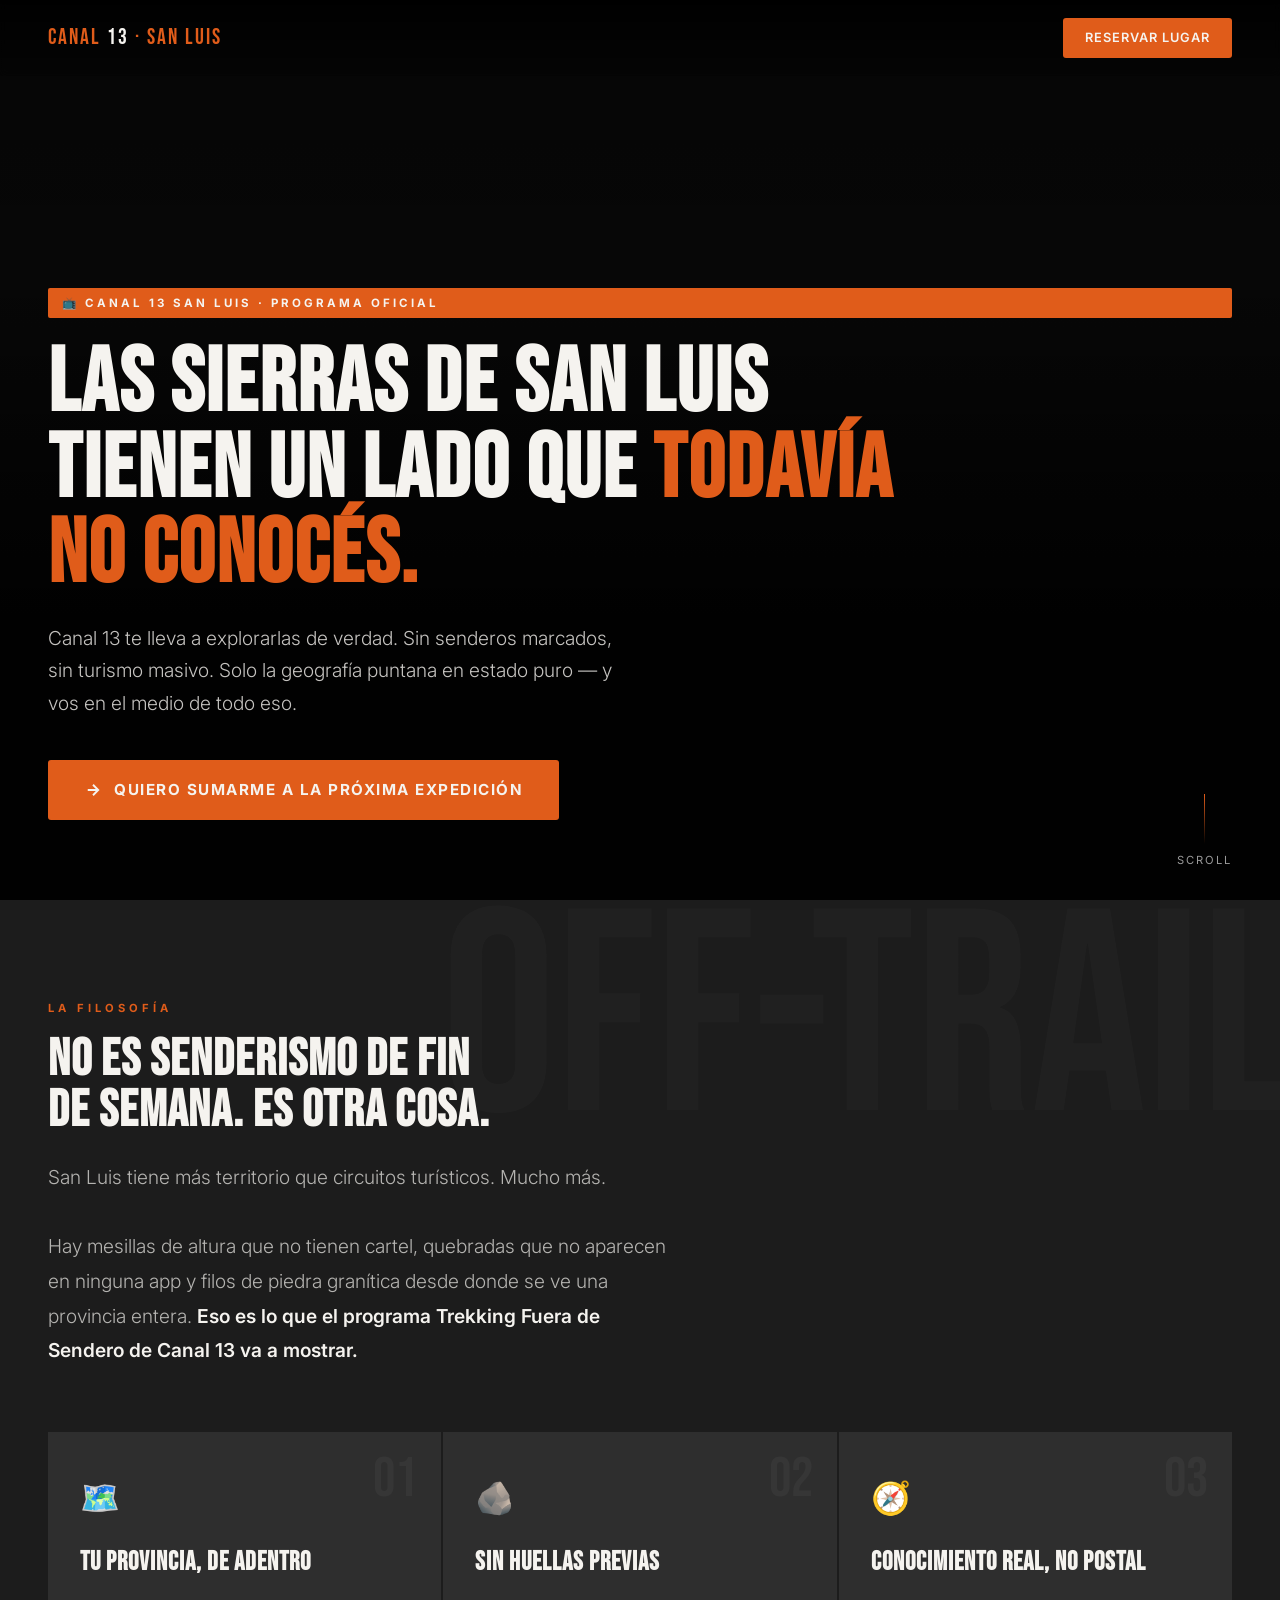
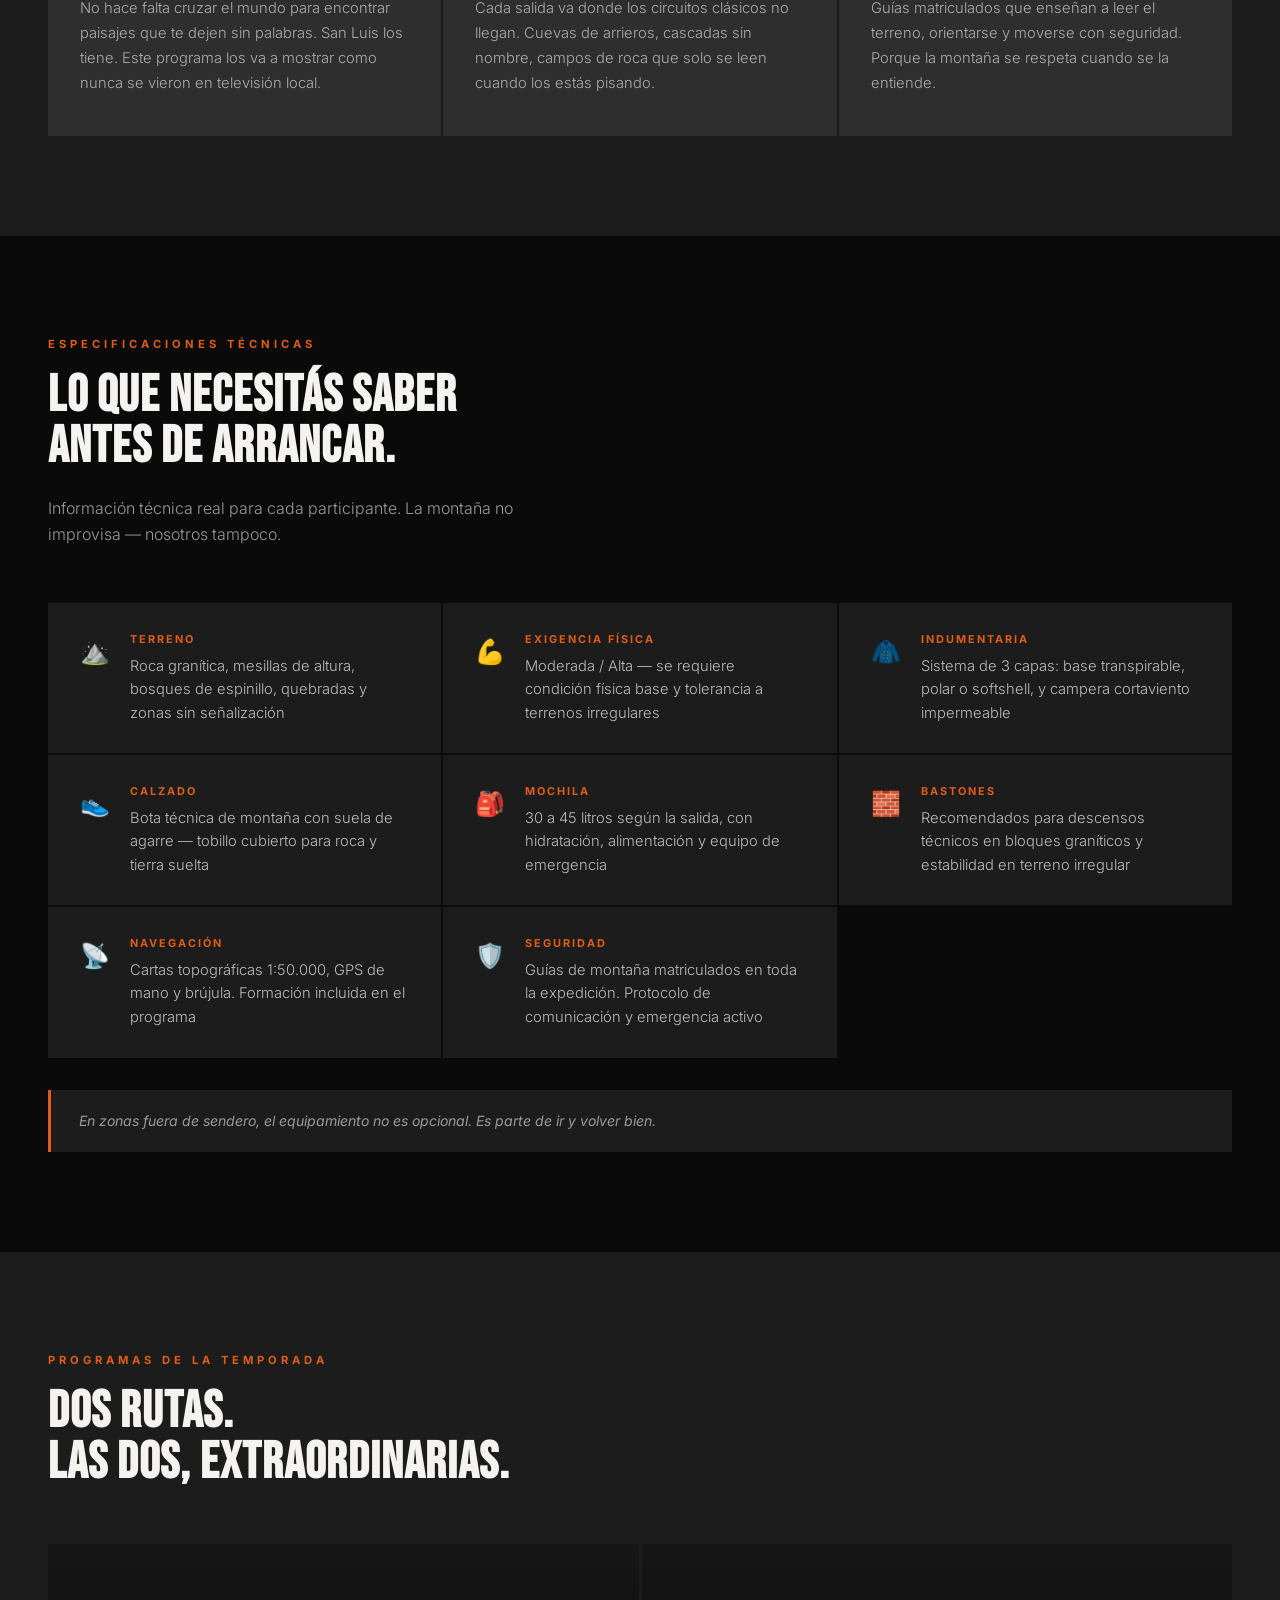
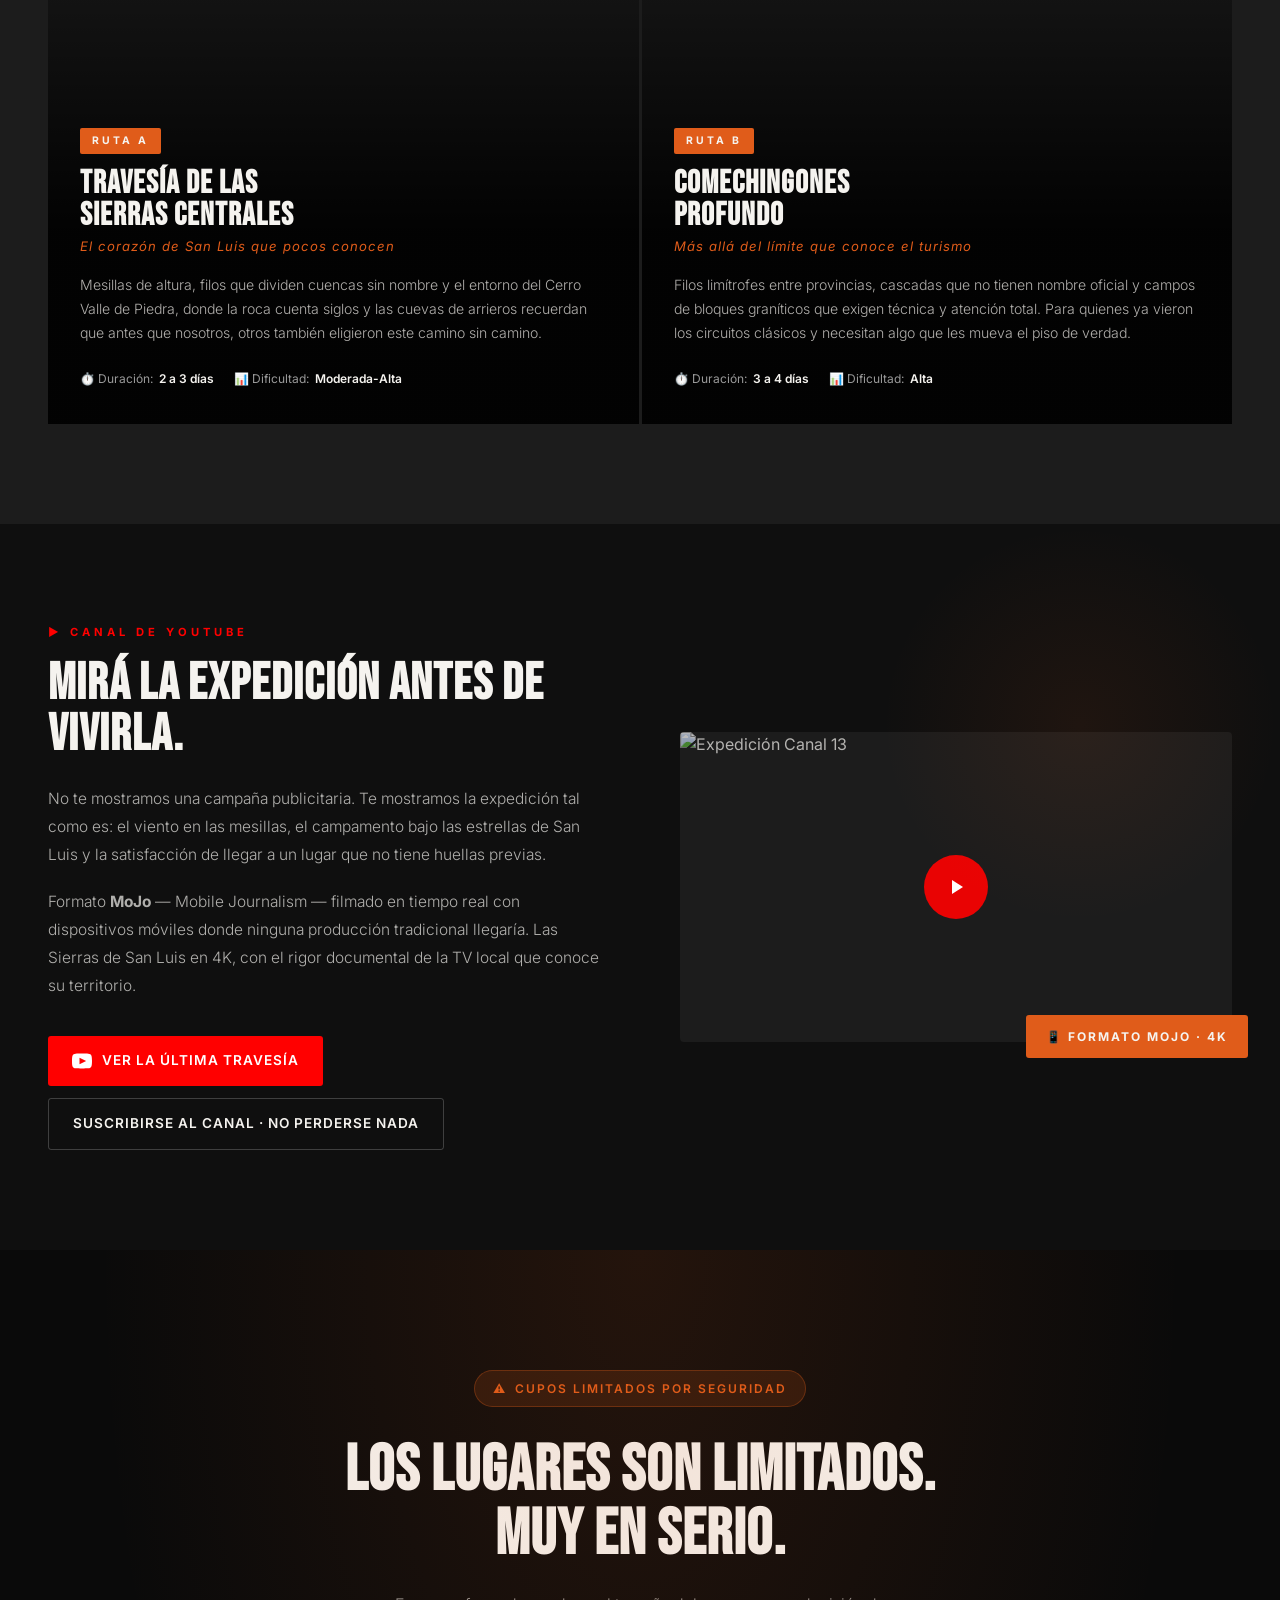
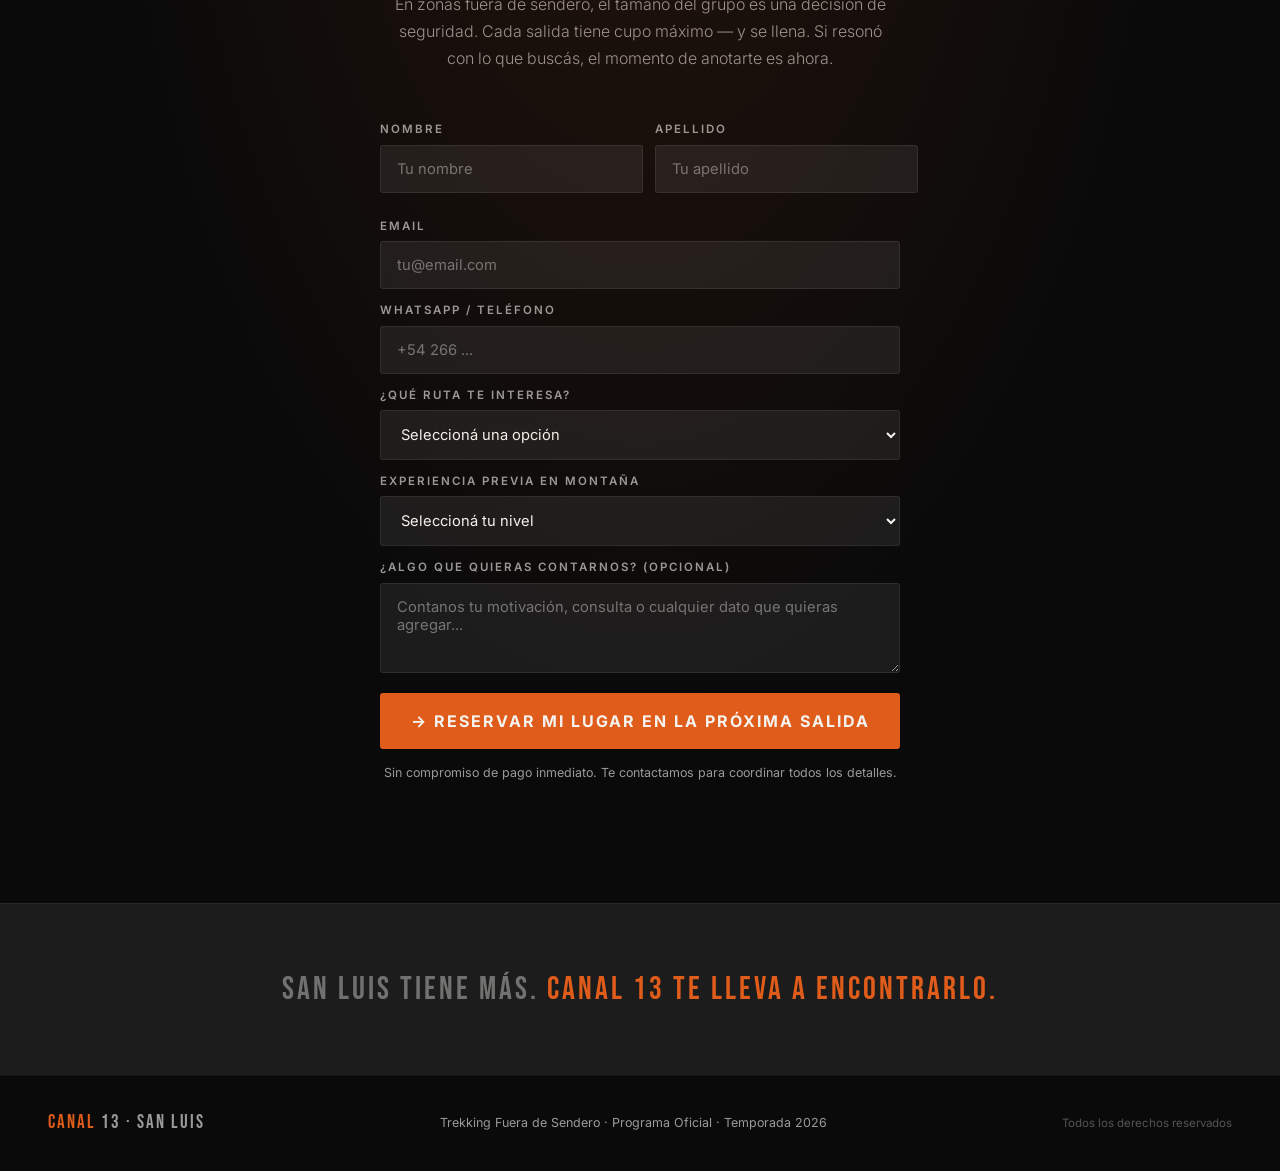
==== index.html @ 3f698ff1 "Initial commit: Trekking Fuera de Sendero landing page" ====
<!DOCTYPE html>
<html lang="es">
<head>
  <meta charset="UTF-8" />
  <meta name="viewport" content="width=device-width, initial-scale=1.0" />
  <title>Trekking Fuera de Sendero | Canal 13 San Luis</title>
  <link href="https://fonts.googleapis.com/css2?family=Bebas+Neue&family=Inter:wght@300;400;500;600;700&display=swap" rel="stylesheet" />
  <style>
    :root {
      --negro: #0a0a0a;
      --blanco: #f5f3ef;
      --naranja: #e05c1a;
      --naranja-oscuro: #b84a10;
      --gris: #1c1c1c;
      --gris-medio: #2e2e2e;
      --gris-texto: #9a9a9a;
      --verde: #3a5c3a;
    }

    * { margin: 0; padding: 0; box-sizing: border-box; }

    html { scroll-behavior: smooth; }

    body {
      background-color: var(--negro);
      color: var(--blanco);
      font-family: 'Inter', sans-serif;
      line-height: 1.6;
      overflow-x: hidden;
    }

    /* ─── NAV ─── */
    nav {
      position: fixed;
      top: 0; left: 0; right: 0;
      z-index: 100;
      display: flex;
      align-items: center;
      justify-content: space-between;
      padding: 18px 48px;
      background: linear-gradient(to bottom, rgba(0,0,0,0.85), transparent);
      backdrop-filter: blur(4px);
    }
    .nav-logo {
      font-family: 'Bebas Neue', sans-serif;
      font-size: 1.4rem;
      letter-spacing: 2px;
      color: var(--naranja);
    }
    .nav-logo span { color: var(--blanco); }
    .nav-cta {
      background: var(--naranja);
      color: var(--blanco);
      padding: 10px 22px;
      border-radius: 3px;
      font-size: 0.8rem;
      font-weight: 600;
      letter-spacing: 1px;
      text-transform: uppercase;
      text-decoration: none;
      transition: background 0.2s;
    }
    .nav-cta:hover { background: var(--naranja-oscuro); }

    /* ─── HERO ─── */
    .hero {
      position: relative;
      min-height: 100vh;
      display: flex;
      flex-direction: column;
      justify-content: flex-end;
      padding: 0 48px 80px;
      overflow: hidden;
    }
    .hero-bg {
      position: absolute;
      inset: 0;
      background:
        linear-gradient(to top, rgba(0,0,0,0.92) 30%, rgba(0,0,0,0.3) 70%, rgba(0,0,0,0.5)),
        url('https://images.unsplash.com/photo-1464822759023-fed622ff2c3b?w=1800&q=80') center/cover no-repeat;
      z-index: 0;
    }
    .hero-badge {
      display: inline-block;
      background: var(--naranja);
      color: var(--blanco);
      font-size: 0.72rem;
      font-weight: 700;
      letter-spacing: 3px;
      text-transform: uppercase;
      padding: 6px 14px;
      border-radius: 2px;
      margin-bottom: 24px;
      position: relative;
      z-index: 1;
    }
    .hero h1 {
      font-family: 'Bebas Neue', sans-serif;
      font-size: clamp(3rem, 7vw, 6.5rem);
      line-height: 0.95;
      letter-spacing: 2px;
      max-width: 860px;
      position: relative;
      z-index: 1;
      margin-bottom: 24px;
    }
    .hero h1 span { color: var(--naranja); }
    .hero-sub {
      font-size: clamp(1rem, 1.6vw, 1.2rem);
      color: rgba(245,243,239,0.8);
      max-width: 580px;
      position: relative;
      z-index: 1;
      margin-bottom: 40px;
      font-weight: 300;
      line-height: 1.7;
    }
    .hero-cta {
      display: inline-flex;
      align-items: center;
      gap: 12px;
      background: var(--naranja);
      color: var(--blanco);
      padding: 18px 36px;
      font-size: 0.95rem;
      font-weight: 700;
      letter-spacing: 1.5px;
      text-transform: uppercase;
      text-decoration: none;
      border-radius: 3px;
      position: relative;
      z-index: 1;
      transition: all 0.2s;
      width: fit-content;
    }
    .hero-cta:hover { background: var(--naranja-oscuro); transform: translateY(-2px); }
    .hero-cta svg { width: 18px; height: 18px; }
    .hero-scroll {
      position: absolute;
      bottom: 30px;
      right: 48px;
      z-index: 1;
      display: flex;
      flex-direction: column;
      align-items: center;
      gap: 8px;
      color: var(--gris-texto);
      font-size: 0.7rem;
      letter-spacing: 2px;
      text-transform: uppercase;
    }
    .hero-scroll-line {
      width: 1px;
      height: 50px;
      background: linear-gradient(to bottom, var(--naranja), transparent);
    }

    /* ─── SECTION BASE ─── */
    section { padding: 100px 48px; }
    .section-label {
      font-size: 0.7rem;
      font-weight: 700;
      letter-spacing: 4px;
      text-transform: uppercase;
      color: var(--naranja);
      margin-bottom: 16px;
    }
    h2 {
      font-family: 'Bebas Neue', sans-serif;
      font-size: clamp(2.2rem, 4vw, 3.8rem);
      letter-spacing: 1px;
      line-height: 1;
      margin-bottom: 24px;
    }

    /* ─── MÍSTICA ─── */
    .mistica {
      background: var(--gris);
      position: relative;
      overflow: hidden;
    }
    .mistica::before {
      content: 'OFF-TRAIL';
      position: absolute;
      top: -20px;
      right: -20px;
      font-family: 'Bebas Neue', sans-serif;
      font-size: 18rem;
      color: rgba(255,255,255,0.02);
      line-height: 1;
      pointer-events: none;
    }
    .mistica-intro {
      font-size: 1.2rem;
      color: rgba(245,243,239,0.7);
      max-width: 620px;
      margin-bottom: 64px;
      font-weight: 300;
      line-height: 1.8;
    }
    .mistica-intro strong { color: var(--blanco); font-weight: 600; }
    .pillars {
      display: grid;
      grid-template-columns: repeat(auto-fit, minmax(260px, 1fr));
      gap: 2px;
    }
    .pillar {
      background: var(--gris-medio);
      padding: 40px 32px;
      position: relative;
      transition: background 0.2s;
    }
    .pillar:hover { background: #383838; }
    .pillar-icon {
      font-size: 2rem;
      margin-bottom: 20px;
      display: block;
    }
    .pillar h3 {
      font-family: 'Bebas Neue', sans-serif;
      font-size: 1.6rem;
      letter-spacing: 1px;
      margin-bottom: 12px;
      color: var(--blanco);
    }
    .pillar p {
      font-size: 0.92rem;
      color: rgba(245,243,239,0.65);
      line-height: 1.7;
      font-weight: 300;
    }
    .pillar-number {
      position: absolute;
      top: 20px;
      right: 24px;
      font-family: 'Bebas Neue', sans-serif;
      font-size: 3.5rem;
      color: rgba(255,255,255,0.04);
      line-height: 1;
    }

    /* ─── SPECS ─── */
    .specs { background: var(--negro); }
    .specs-lead {
      font-size: 1rem;
      color: var(--gris-texto);
      max-width: 500px;
      margin-bottom: 56px;
      font-weight: 300;
    }
    .specs-grid {
      display: grid;
      grid-template-columns: repeat(auto-fit, minmax(300px, 1fr));
      gap: 2px;
    }
    .spec-item {
      background: var(--gris);
      padding: 28px 32px;
      display: flex;
      gap: 20px;
      align-items: flex-start;
      transition: background 0.2s;
    }
    .spec-item:hover { background: var(--gris-medio); }
    .spec-icon {
      font-size: 1.5rem;
      flex-shrink: 0;
      margin-top: 2px;
    }
    .spec-key {
      font-size: 0.68rem;
      font-weight: 700;
      letter-spacing: 2px;
      text-transform: uppercase;
      color: var(--naranja);
      margin-bottom: 6px;
    }
    .spec-val {
      font-size: 0.92rem;
      color: rgba(245,243,239,0.75);
      font-weight: 300;
      line-height: 1.6;
    }
    .specs-nota {
      margin-top: 32px;
      padding: 20px 28px;
      border-left: 3px solid var(--naranja);
      background: var(--gris);
      font-size: 0.88rem;
      color: var(--gris-texto);
      font-style: italic;
    }

    /* ─── RUTAS ─── */
    .rutas { background: var(--gris); }
    .rutas-grid {
      display: grid;
      grid-template-columns: repeat(auto-fit, minmax(340px, 1fr));
      gap: 3px;
      margin-top: 56px;
    }
    .ruta-card {
      position: relative;
      min-height: 480px;
      overflow: hidden;
      display: flex;
      flex-direction: column;
      justify-content: flex-end;
      padding: 36px 32px;
      cursor: default;
    }
    .ruta-card-bg {
      position: absolute;
      inset: 0;
      background-size: cover;
      background-position: center;
      transition: transform 0.6s ease;
    }
    .ruta-card:hover .ruta-card-bg { transform: scale(1.04); }
    .ruta-card-overlay {
      position: absolute;
      inset: 0;
      background: linear-gradient(to top, rgba(0,0,0,0.92) 40%, rgba(0,0,0,0.2));
    }
    .ruta-card-content { position: relative; z-index: 1; }
    .ruta-tag {
      display: inline-block;
      background: var(--naranja);
      color: var(--blanco);
      font-size: 0.65rem;
      font-weight: 700;
      letter-spacing: 3px;
      text-transform: uppercase;
      padding: 5px 12px;
      border-radius: 2px;
      margin-bottom: 14px;
    }
    .ruta-card h3 {
      font-family: 'Bebas Neue', sans-serif;
      font-size: 2rem;
      letter-spacing: 1px;
      margin-bottom: 4px;
      line-height: 1;
    }
    .ruta-sub {
      font-size: 0.82rem;
      color: var(--naranja);
      letter-spacing: 1px;
      margin-bottom: 16px;
      font-style: italic;
    }
    .ruta-desc {
      font-size: 0.88rem;
      color: rgba(245,243,239,0.72);
      line-height: 1.7;
      margin-bottom: 24px;
      font-weight: 300;
    }
    .ruta-meta {
      display: flex;
      gap: 20px;
      flex-wrap: wrap;
    }
    .ruta-meta-item {
      font-size: 0.75rem;
      color: var(--gris-texto);
      display: flex;
      align-items: center;
      gap: 6px;
    }
    .ruta-meta-item span { color: var(--blanco); font-weight: 600; }

    /* ─── YOUTUBE ─── */
    .youtube-section {
      background: #0f0f0f;
      position: relative;
      overflow: hidden;
    }
    .youtube-section::after {
      content: '';
      position: absolute;
      top: 0; right: 0;
      width: 400px; height: 400px;
      background: radial-gradient(circle, rgba(224,92,26,0.08), transparent 70%);
      pointer-events: none;
    }
    .youtube-inner {
      display: grid;
      grid-template-columns: 1fr 1fr;
      gap: 80px;
      align-items: center;
    }
    .yt-text .section-label { color: #ff0000; }
    .yt-text p {
      font-size: 0.97rem;
      color: rgba(245,243,239,0.7);
      line-height: 1.8;
      margin-bottom: 20px;
      font-weight: 300;
    }
    .yt-buttons {
      display: flex;
      flex-direction: column;
      gap: 12px;
      margin-top: 36px;
    }
    .btn-yt {
      display: inline-flex;
      align-items: center;
      gap: 10px;
      padding: 14px 24px;
      font-size: 0.85rem;
      font-weight: 600;
      letter-spacing: 1px;
      text-transform: uppercase;
      text-decoration: none;
      border-radius: 3px;
      transition: all 0.2s;
      width: fit-content;
    }
    .btn-yt-primary {
      background: #ff0000;
      color: #fff;
    }
    .btn-yt-primary:hover { background: #cc0000; transform: translateY(-1px); }
    .btn-yt-secondary {
      background: transparent;
      color: var(--blanco);
      border: 1px solid rgba(255,255,255,0.2);
    }
    .btn-yt-secondary:hover { border-color: var(--naranja); color: var(--naranja); }
    .yt-visual {
      position: relative;
    }
    .yt-thumb {
      width: 100%;
      aspect-ratio: 16/9;
      background: var(--gris);
      border-radius: 4px;
      overflow: hidden;
      position: relative;
    }
    .yt-thumb img {
      width: 100%;
      height: 100%;
      object-fit: cover;
      opacity: 0.7;
    }
    .yt-play {
      position: absolute;
      inset: 0;
      display: flex;
      align-items: center;
      justify-content: center;
    }
    .yt-play-btn {
      width: 64px;
      height: 64px;
      background: rgba(255,0,0,0.9);
      border-radius: 50%;
      display: flex;
      align-items: center;
      justify-content: center;
      transition: transform 0.2s, background 0.2s;
    }
    .yt-thumb:hover .yt-play-btn { transform: scale(1.1); background: #ff0000; }
    .yt-mojo-badge {
      position: absolute;
      bottom: -16px;
      right: -16px;
      background: var(--naranja);
      color: var(--blanco);
      padding: 12px 20px;
      border-radius: 3px;
      font-size: 0.75rem;
      font-weight: 700;
      letter-spacing: 2px;
      text-transform: uppercase;
    }

    /* ─── CIERRE ─── */
    .cierre {
      background: var(--negro);
      text-align: center;
      padding: 120px 48px;
      position: relative;
      overflow: hidden;
    }
    .cierre::before {
      content: '';
      position: absolute;
      inset: 0;
      background:
        radial-gradient(ellipse at center top, rgba(224,92,26,0.12), transparent 60%);
      pointer-events: none;
    }
    .cierre-badge {
      display: inline-flex;
      align-items: center;
      gap: 8px;
      background: rgba(224,92,26,0.15);
      border: 1px solid rgba(224,92,26,0.3);
      color: var(--naranja);
      padding: 8px 18px;
      border-radius: 20px;
      font-size: 0.75rem;
      font-weight: 600;
      letter-spacing: 2px;
      text-transform: uppercase;
      margin-bottom: 32px;
    }
    .cierre h2 {
      font-size: clamp(2.5rem, 5vw, 4.5rem);
      max-width: 700px;
      margin: 0 auto 24px;
      line-height: 1;
    }
    .cierre-sub {
      font-size: 1rem;
      color: rgba(245,243,239,0.6);
      max-width: 500px;
      margin: 0 auto 48px;
      font-weight: 300;
      line-height: 1.7;
    }

    /* ─── FORMULARIO ─── */
    .form-wrap {
      max-width: 520px;
      margin: 0 auto;
      text-align: left;
    }
    .form-row {
      display: grid;
      grid-template-columns: 1fr 1fr;
      gap: 12px;
      margin-bottom: 12px;
    }
    .form-field {
      display: flex;
      flex-direction: column;
      gap: 6px;
      margin-bottom: 12px;
    }
    .form-field label {
      font-size: 0.72rem;
      font-weight: 600;
      letter-spacing: 2px;
      text-transform: uppercase;
      color: var(--gris-texto);
    }
    .form-field input,
    .form-field select,
    .form-field textarea {
      background: var(--gris);
      border: 1px solid rgba(255,255,255,0.08);
      color: var(--blanco);
      padding: 14px 16px;
      border-radius: 3px;
      font-size: 0.92rem;
      font-family: 'Inter', sans-serif;
      outline: none;
      transition: border-color 0.2s;
    }
    .form-field input:focus,
    .form-field select:focus,
    .form-field textarea:focus {
      border-color: var(--naranja);
    }
    .form-field select option { background: var(--gris); }
    .form-field textarea { resize: vertical; min-height: 90px; }
    .form-submit {
      width: 100%;
      background: var(--naranja);
      color: var(--blanco);
      border: none;
      padding: 18px;
      font-size: 1rem;
      font-weight: 700;
      letter-spacing: 2px;
      text-transform: uppercase;
      border-radius: 3px;
      cursor: pointer;
      transition: all 0.2s;
      margin-top: 8px;
      font-family: 'Inter', sans-serif;
    }
    .form-submit:hover { background: var(--naranja-oscuro); transform: translateY(-2px); }
    .form-nota {
      text-align: center;
      font-size: 0.78rem;
      color: var(--gris-texto);
      margin-top: 14px;
    }

    /* ─── TAGLINE FINAL ─── */
    .tagline-final {
      background: var(--gris);
      text-align: center;
      padding: 60px 48px;
      border-top: 1px solid rgba(255,255,255,0.05);
    }
    .tagline-final p {
      font-family: 'Bebas Neue', sans-serif;
      font-size: clamp(1.4rem, 2.5vw, 2rem);
      letter-spacing: 3px;
      color: rgba(245,243,239,0.4);
    }
    .tagline-final p span { color: var(--naranja); }

    /* ─── FOOTER ─── */
    footer {
      background: var(--negro);
      padding: 32px 48px;
      display: flex;
      align-items: center;
      justify-content: space-between;
      border-top: 1px solid rgba(255,255,255,0.05);
      flex-wrap: wrap;
      gap: 16px;
    }
    .footer-logo {
      font-family: 'Bebas Neue', sans-serif;
      font-size: 1.2rem;
      letter-spacing: 2px;
      color: var(--naranja);
    }
    .footer-logo span { color: var(--gris-texto); }
    footer p {
      font-size: 0.78rem;
      color: var(--gris-texto);
    }

    /* ─── SUCCESS MSG ─── */
    .success-msg {
      display: none;
      background: rgba(58,92,58,0.3);
      border: 1px solid rgba(58,92,58,0.6);
      color: #8fbe8f;
      padding: 20px 24px;
      border-radius: 3px;
      text-align: center;
      font-size: 0.95rem;
      margin-top: 16px;
    }

    /* ─── RESPONSIVE ─── */
    @media (max-width: 768px) {
      nav { padding: 16px 24px; }
      section { padding: 70px 24px; }
      .hero { padding: 0 24px 70px; }
      .youtube-inner { grid-template-columns: 1fr; gap: 48px; }
      .rutas-grid { grid-template-columns: 1fr; }
      .form-row { grid-template-columns: 1fr; }
      .cierre { padding: 80px 24px; }
      .hero-scroll { display: none; }
      footer { padding: 24px; flex-direction: column; text-align: center; }
    }
  </style>
</head>
<body>

  <!-- NAV -->
  <nav>
    <div class="nav-logo">CANAL <span>13</span> · SAN LUIS</div>
    <a href="#reserva" class="nav-cta">Reservar lugar</a>
  </nav>

  <!-- HERO -->
  <section class="hero">
    <div class="hero-bg"></div>
    <div class="hero-badge">📺 Canal 13 San Luis · Programa Oficial</div>
    <h1>Las Sierras de San Luis tienen un lado que <span>todavía no conocés.</span></h1>
    <p class="hero-sub">
      Canal 13 te lleva a explorarlas de verdad. Sin senderos marcados, sin turismo masivo.
      Solo la geografía puntana en estado puro — y vos en el medio de todo eso.
    </p>
    <a href="#reserva" class="hero-cta">
      <svg viewBox="0 0 24 24" fill="none" stroke="currentColor" stroke-width="2.5"><path d="M5 12h14M12 5l7 7-7 7"/></svg>
      Quiero sumarme a la próxima expedición
    </a>
    <div class="hero-scroll">
      <div class="hero-scroll-line"></div>
      scroll
    </div>
  </section>

  <!-- MÍSTICA -->
  <section class="mistica">
    <div class="section-label">La filosofía</div>
    <h2>No es senderismo de fin<br>de semana. Es otra cosa.</h2>
    <p class="mistica-intro">
      San Luis tiene más territorio que circuitos turísticos. Mucho más.<br><br>
      Hay mesillas de altura que no tienen cartel, quebradas que no aparecen en ninguna app
      y filos de piedra granítica desde donde se ve una provincia entera.
      <strong>Eso es lo que el programa Trekking Fuera de Sendero de Canal 13 va a mostrar.</strong>
    </p>
    <div class="pillars">
      <div class="pillar">
        <div class="pillar-number">01</div>
        <span class="pillar-icon">🗺️</span>
        <h3>Tu provincia, de adentro</h3>
        <p>No hace falta cruzar el mundo para encontrar paisajes que te dejen sin palabras. San Luis los tiene. Este programa los va a mostrar como nunca se vieron en televisión local.</p>
      </div>
      <div class="pillar">
        <div class="pillar-number">02</div>
        <span class="pillar-icon">🪨</span>
        <h3>Sin huellas previas</h3>
        <p>Cada salida va donde los circuitos clásicos no llegan. Cuevas de arrieros, cascadas sin nombre, campos de roca que solo se leen cuando los estás pisando.</p>
      </div>
      <div class="pillar">
        <div class="pillar-number">03</div>
        <span class="pillar-icon">🧭</span>
        <h3>Conocimiento real, no postal</h3>
        <p>Guías matriculados que enseñan a leer el terreno, orientarse y moverse con seguridad. Porque la montaña se respeta cuando se la entiende.</p>
      </div>
    </div>
  </section>

  <!-- SPECS -->
  <section class="specs">
    <div class="section-label">Especificaciones técnicas</div>
    <h2>Lo que necesitás saber<br>antes de arrancar.</h2>
    <p class="specs-lead">Información técnica real para cada participante. La montaña no improvisa — nosotros tampoco.</p>
    <div class="specs-grid">
      <div class="spec-item">
        <div class="spec-icon">⛰️</div>
        <div>
          <div class="spec-key">Terreno</div>
          <div class="spec-val">Roca granítica, mesillas de altura, bosques de espinillo, quebradas y zonas sin señalización</div>
        </div>
      </div>
      <div class="spec-item">
        <div class="spec-icon">💪</div>
        <div>
          <div class="spec-key">Exigencia física</div>
          <div class="spec-val">Moderada / Alta — se requiere condición física base y tolerancia a terrenos irregulares</div>
        </div>
      </div>
      <div class="spec-item">
        <div class="spec-icon">🧥</div>
        <div>
          <div class="spec-key">Indumentaria</div>
          <div class="spec-val">Sistema de 3 capas: base transpirable, polar o softshell, y campera cortaviento impermeable</div>
        </div>
      </div>
      <div class="spec-item">
        <div class="spec-icon">👟</div>
        <div>
          <div class="spec-key">Calzado</div>
          <div class="spec-val">Bota técnica de montaña con suela de agarre — tobillo cubierto para roca y tierra suelta</div>
        </div>
      </div>
      <div class="spec-item">
        <div class="spec-icon">🎒</div>
        <div>
          <div class="spec-key">Mochila</div>
          <div class="spec-val">30 a 45 litros según la salida, con hidratación, alimentación y equipo de emergencia</div>
        </div>
      </div>
      <div class="spec-item">
        <div class="spec-icon">🧱</div>
        <div>
          <div class="spec-key">Bastones</div>
          <div class="spec-val">Recomendados para descensos técnicos en bloques graníticos y estabilidad en terreno irregular</div>
        </div>
      </div>
      <div class="spec-item">
        <div class="spec-icon">📡</div>
        <div>
          <div class="spec-key">Navegación</div>
          <div class="spec-val">Cartas topográficas 1:50.000, GPS de mano y brújula. Formación incluida en el programa</div>
        </div>
      </div>
      <div class="spec-item">
        <div class="spec-icon">🛡️</div>
        <div>
          <div class="spec-key">Seguridad</div>
          <div class="spec-val">Guías de montaña matriculados en toda la expedición. Protocolo de comunicación y emergencia activo</div>
        </div>
      </div>
    </div>
    <div class="specs-nota">
      En zonas fuera de sendero, el equipamiento no es opcional. Es parte de ir y volver bien.
    </div>
  </section>

  <!-- RUTAS -->
  <section class="rutas">
    <div class="section-label">Programas de la temporada</div>
    <h2>Dos rutas.<br>Las dos, extraordinarias.</h2>
    <div class="rutas-grid">
      <!-- Ruta A -->
      <div class="ruta-card">
        <div class="ruta-card-bg" style="background-image: url('https://images.unsplash.com/photo-1506905925346-21bda4d32df4?w=1200&q=80')"></div>
        <div class="ruta-card-overlay"></div>
        <div class="ruta-card-content">
          <div class="ruta-tag">Ruta A</div>
          <h3>Travesía de las<br>Sierras Centrales</h3>
          <div class="ruta-sub">El corazón de San Luis que pocos conocen</div>
          <p class="ruta-desc">Mesillas de altura, filos que dividen cuencas sin nombre y el entorno del Cerro Valle de Piedra, donde la roca cuenta siglos y las cuevas de arrieros recuerdan que antes que nosotros, otros también eligieron este camino sin camino.</p>
          <div class="ruta-meta">
            <div class="ruta-meta-item">⏱️ Duración: <span>2 a 3 días</span></div>
            <div class="ruta-meta-item">📊 Dificultad: <span>Moderada-Alta</span></div>
          </div>
        </div>
      </div>
      <!-- Ruta B -->
      <div class="ruta-card">
        <div class="ruta-card-bg" style="background-image: url('https://images.unsplash.com/photo-1464822759023-fed622ff2c3b?w=1200&q=80')"></div>
        <div class="ruta-card-overlay"></div>
        <div class="ruta-card-content">
          <div class="ruta-tag">Ruta B</div>
          <h3>Comechingones<br>Profundo</h3>
          <div class="ruta-sub">Más allá del límite que conoce el turismo</div>
          <p class="ruta-desc">Filos limítrofes entre provincias, cascadas que no tienen nombre oficial y campos de bloques graníticos que exigen técnica y atención total. Para quienes ya vieron los circuitos clásicos y necesitan algo que les mueva el piso de verdad.</p>
          <div class="ruta-meta">
            <div class="ruta-meta-item">⏱️ Duración: <span>3 a 4 días</span></div>
            <div class="ruta-meta-item">📊 Dificultad: <span>Alta</span></div>
          </div>
        </div>
      </div>
    </div>
  </section>

  <!-- YOUTUBE -->
  <section class="youtube-section">
    <div class="youtube-inner">
      <div class="yt-text">
        <div class="section-label">▶ Canal de YouTube</div>
        <h2>Mirá la expedición antes de vivirla.</h2>
        <p>
          No te mostramos una campaña publicitaria. Te mostramos la expedición tal como es:
          el viento en las mesillas, el campamento bajo las estrellas de San Luis y la
          satisfacción de llegar a un lugar que no tiene huellas previas.
        </p>
        <p>
          Formato <strong>MoJo</strong> — Mobile Journalism — filmado en tiempo real con dispositivos
          móviles donde ninguna producción tradicional llegaría. Las Sierras de San Luis en 4K,
          con el rigor documental de la TV local que conoce su territorio.
        </p>
        <div class="yt-buttons">
          <a href="#" class="btn-yt btn-yt-primary">
            <svg width="20" height="20" viewBox="0 0 24 24" fill="currentColor"><path d="M19.615 3.184c-3.604-.246-11.631-.245-15.23 0-3.897.266-4.356 2.62-4.385 8.816.029 6.185.484 8.549 4.385 8.816 3.6.245 11.626.246 15.23 0 3.897-.266 4.356-2.62 4.385-8.816-.029-6.185-.484-8.549-4.385-8.816zm-10.615 12.816v-8l8 3.993-8 4.007z"/></svg>
            Ver la última travesía
          </a>
          <a href="#" class="btn-yt btn-yt-secondary">
            Suscribirse al canal · No perderse nada
          </a>
        </div>
      </div>
      <div class="yt-visual">
        <div class="yt-thumb">
          <img src="https://images.unsplash.com/photo-1519681393784-d120267933ba?w=800&q=80" alt="Expedición Canal 13" />
          <div class="yt-play">
            <div class="yt-play-btn">
              <svg width="24" height="24" viewBox="0 0 24 24" fill="white"><path d="M8 5v14l11-7z"/></svg>
            </div>
          </div>
        </div>
        <div class="yt-mojo-badge">📱 Formato MoJo · 4K</div>
      </div>
    </div>
  </section>

  <!-- CIERRE / FORMULARIO -->
  <section class="cierre" id="reserva">
    <div class="cierre-badge">
      <span>⚠️</span> Cupos limitados por seguridad
    </div>
    <h2>Los lugares son limitados.<br>Muy en serio.</h2>
    <p class="cierre-sub">
      En zonas fuera de sendero, el tamaño del grupo es una decisión de seguridad.
      Cada salida tiene cupo máximo — y se llena. Si resonó con lo que buscás, el momento de anotarte es ahora.
    </p>

    <div class="form-wrap">
      <form id="reservaForm" onsubmit="handleSubmit(event)">
        <div class="form-row">
          <div class="form-field">
            <label for="nombre">Nombre</label>
            <input type="text" id="nombre" placeholder="Tu nombre" required />
          </div>
          <div class="form-field">
            <label for="apellido">Apellido</label>
            <input type="text" id="apellido" placeholder="Tu apellido" required />
          </div>
        </div>
        <div class="form-field">
          <label for="email">Email</label>
          <input type="email" id="email" placeholder="tu@email.com" required />
        </div>
        <div class="form-field">
          <label for="telefono">WhatsApp / Teléfono</label>
          <input type="tel" id="telefono" placeholder="+54 266 ..." required />
        </div>
        <div class="form-field">
          <label for="ruta">¿Qué ruta te interesa?</label>
          <select id="ruta" required>
            <option value="" disabled selected>Seleccioná una opción</option>
            <option value="ruta-a">Ruta A — Travesía Sierras Centrales (2-3 días)</option>
            <option value="ruta-b">Ruta B — Comechingones Profundo (3-4 días)</option>
            <option value="ambas">Quiero información de las dos</option>
          </select>
        </div>
        <div class="form-field">
          <label for="experiencia">Experiencia previa en montaña</label>
          <select id="experiencia">
            <option value="" disabled selected>Seleccioná tu nivel</option>
            <option value="inicio">Estoy empezando</option>
            <option value="medio">Hago trekking habitualmente</option>
            <option value="avanzado">Tengo experiencia en terreno técnico</option>
          </select>
        </div>
        <div class="form-field">
          <label for="mensaje">¿Algo que quieras contarnos? (opcional)</label>
          <textarea id="mensaje" placeholder="Contanos tu motivación, consulta o cualquier dato que quieras agregar..."></textarea>
        </div>
        <button type="submit" class="form-submit">
          → Reservar mi lugar en la próxima salida
        </button>
      </form>
      <div class="form-nota">Sin compromiso de pago inmediato. Te contactamos para coordinar todos los detalles.</div>
      <div class="success-msg" id="successMsg">
        ✅ ¡Recibimos tu solicitud! Te contactamos a la brevedad para confirmar tu lugar. ¡Nos vemos en la montaña!
      </div>
    </div>
  </section>

  <!-- TAGLINE FINAL -->
  <div class="tagline-final">
    <p>San Luis tiene más. <span>Canal 13 te lleva a encontrarlo.</span></p>
  </div>

  <!-- FOOTER -->
  <footer>
    <div class="footer-logo">CANAL <span>13 · SAN LUIS</span></div>
    <p>Trekking Fuera de Sendero · Programa Oficial · Temporada 2026</p>
    <p style="font-size:0.72rem; color:#555;">Todos los derechos reservados</p>
  </footer>

  <script>
    function handleSubmit(e) {
      e.preventDefault();
      const btn = document.querySelector('.form-submit');
      btn.textContent = 'Enviando...';
      btn.disabled = true;
      setTimeout(() => {
        document.getElementById('reservaForm').style.display = 'none';
        document.getElementById('successMsg').style.display = 'block';
      }, 1200);
    }

    // Parallax suave en hero
    window.addEventListener('scroll', () => {
      const scrolled = window.pageYOffset;
      const heroBg = document.querySelector('.hero-bg');
      if (heroBg) heroBg.style.transform = `translateY(${scrolled * 0.3}px)`;
    });

    // Animación de entrada en elementos
    const observer = new IntersectionObserver((entries) => {
      entries.forEach(entry => {
        if (entry.isIntersecting) {
          entry.target.style.opacity = '1';
          entry.target.style.transform = 'translateY(0)';
        }
      });
    }, { threshold: 0.1 });

    document.querySelectorAll('.pillar, .spec-item, .ruta-card').forEach(el => {
      el.style.opacity = '0';
      el.style.transform = 'translateY(20px)';
      el.style.transition = 'opacity 0.5s ease, transform 0.5s ease';
      observer.observe(el);
    });
  </script>
</body>
</html>
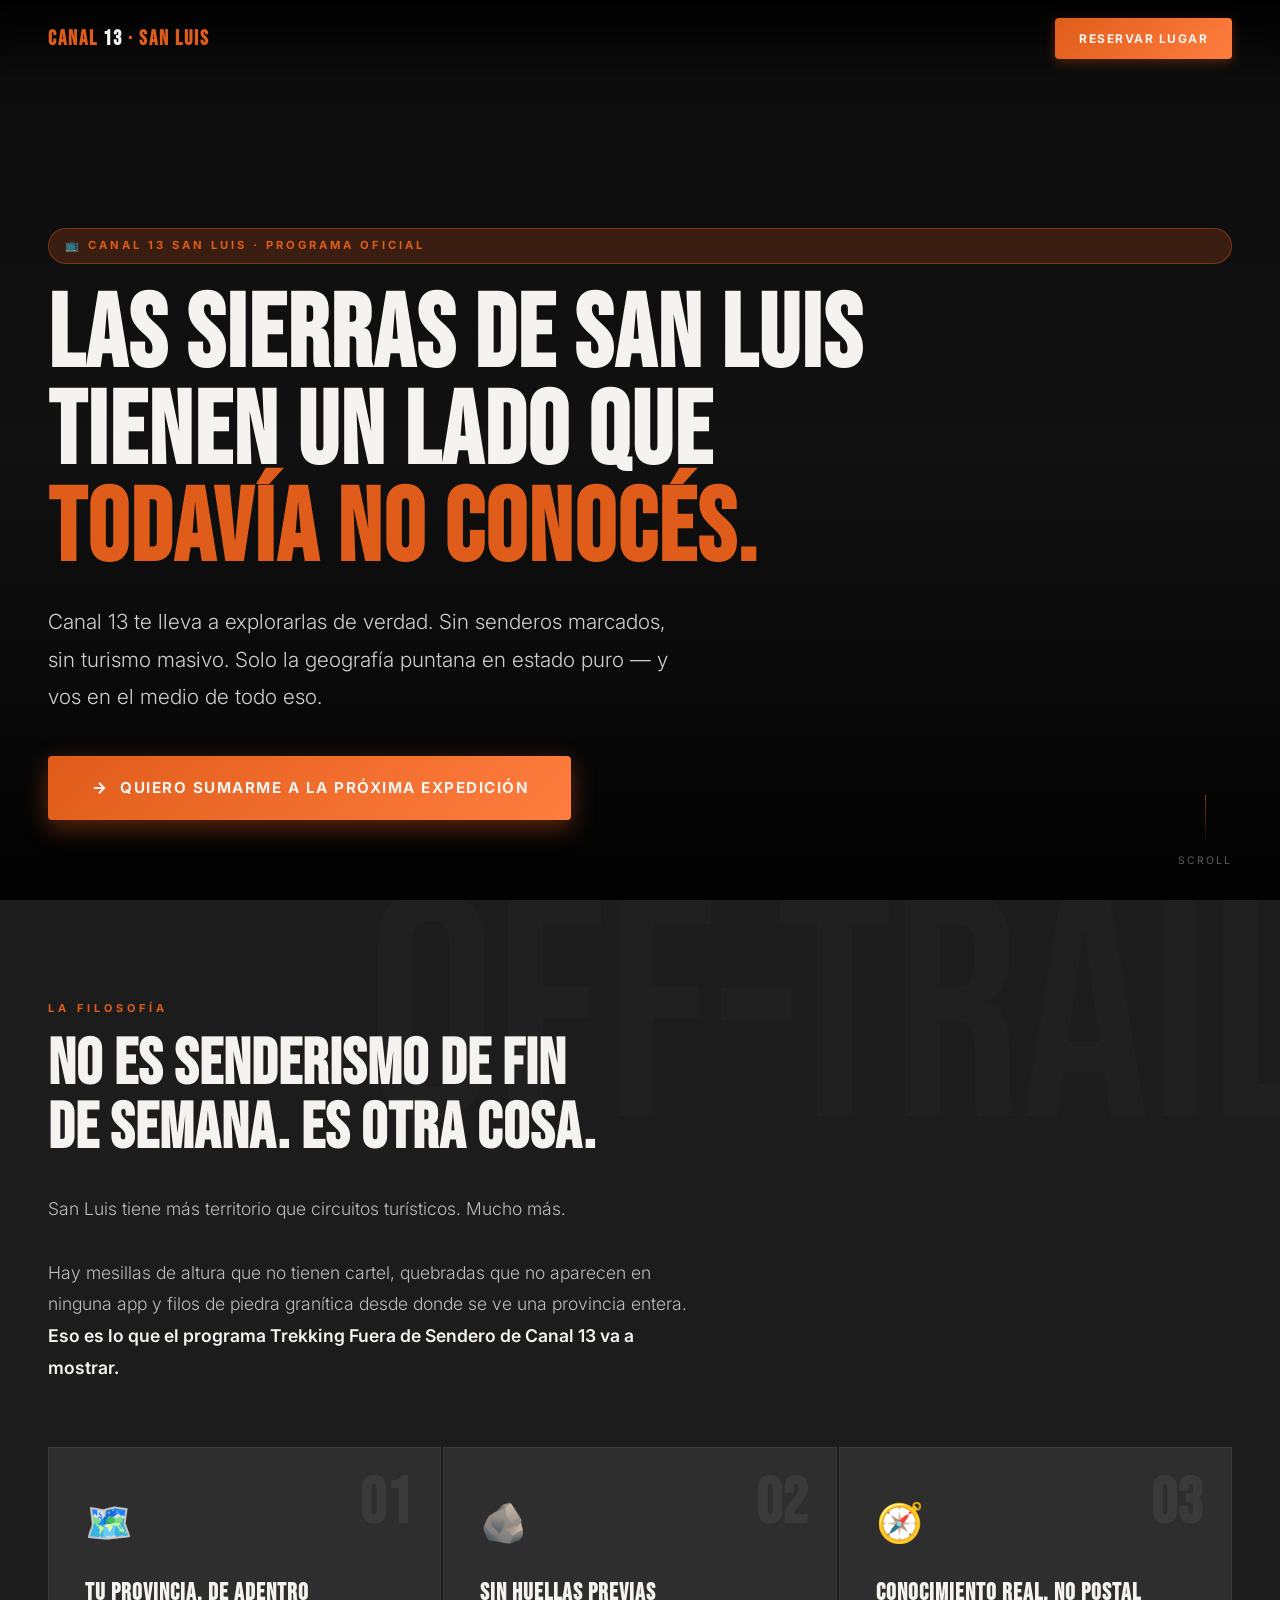
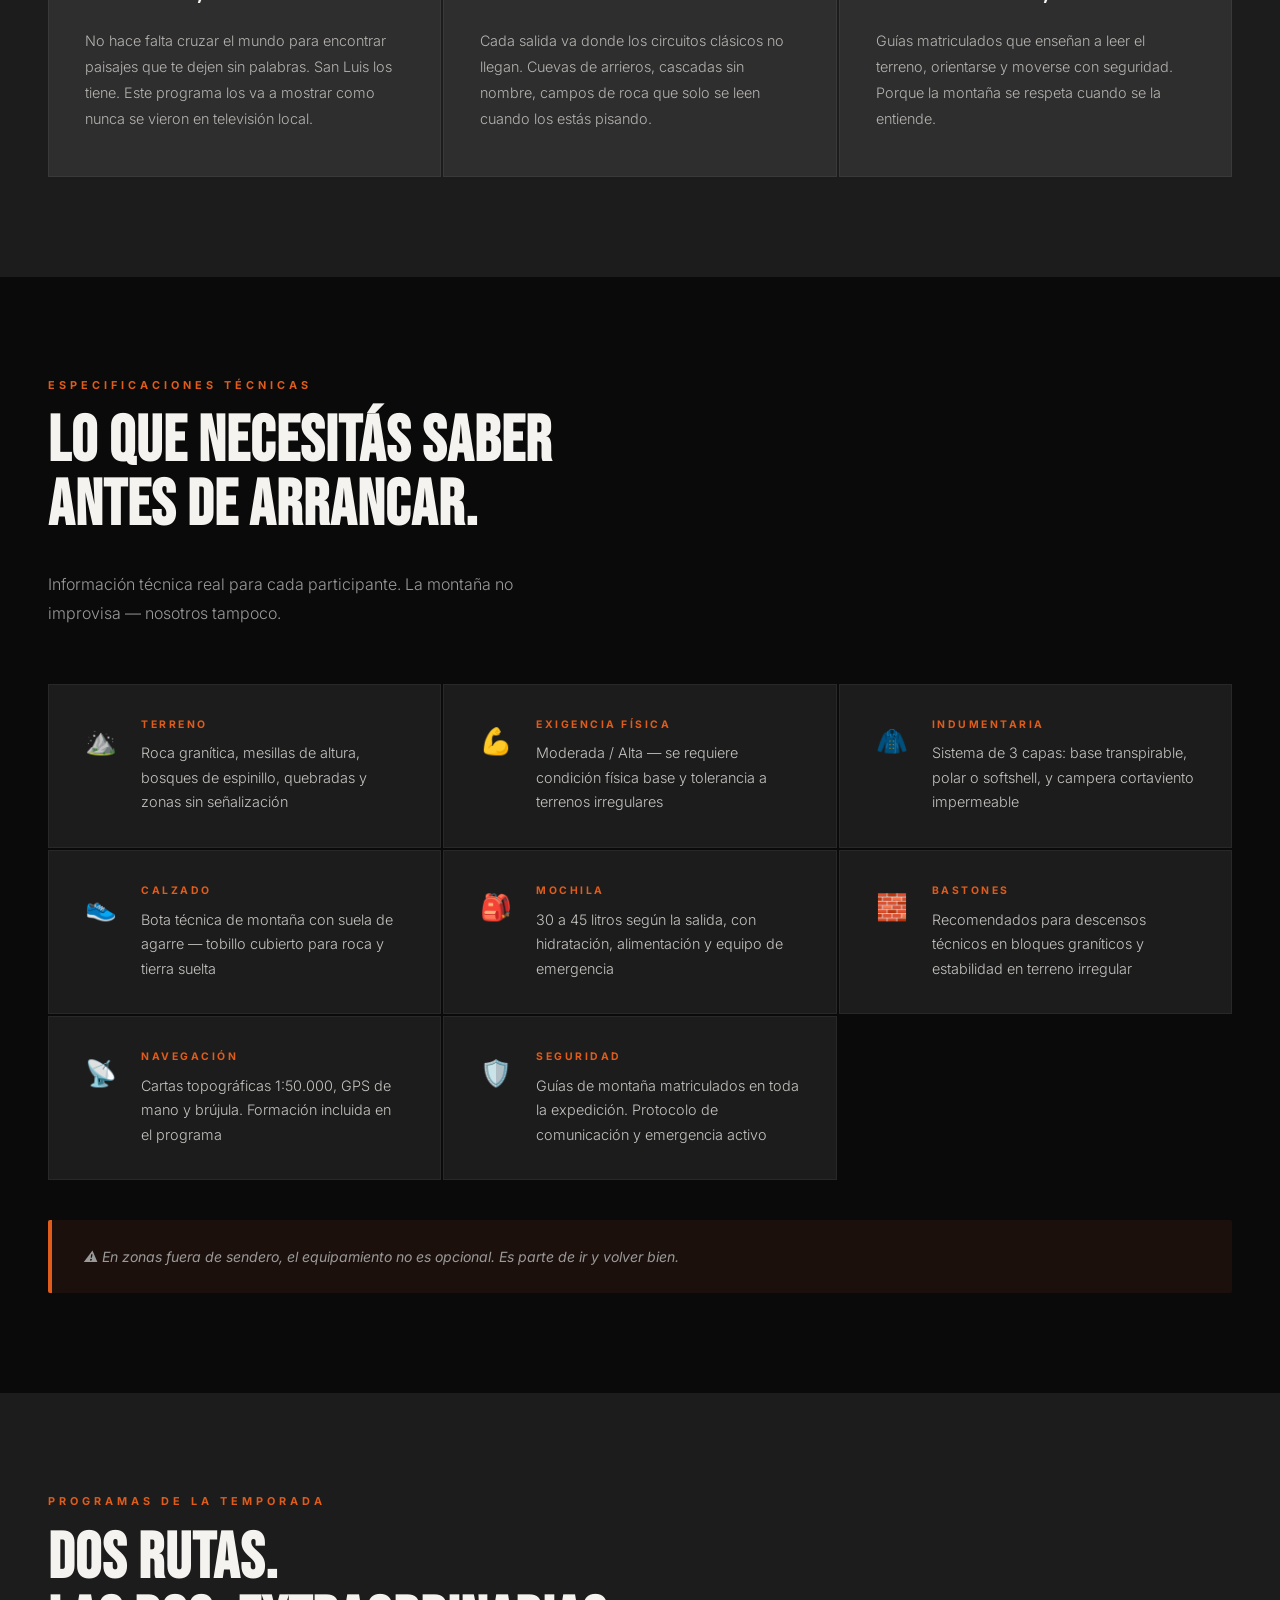
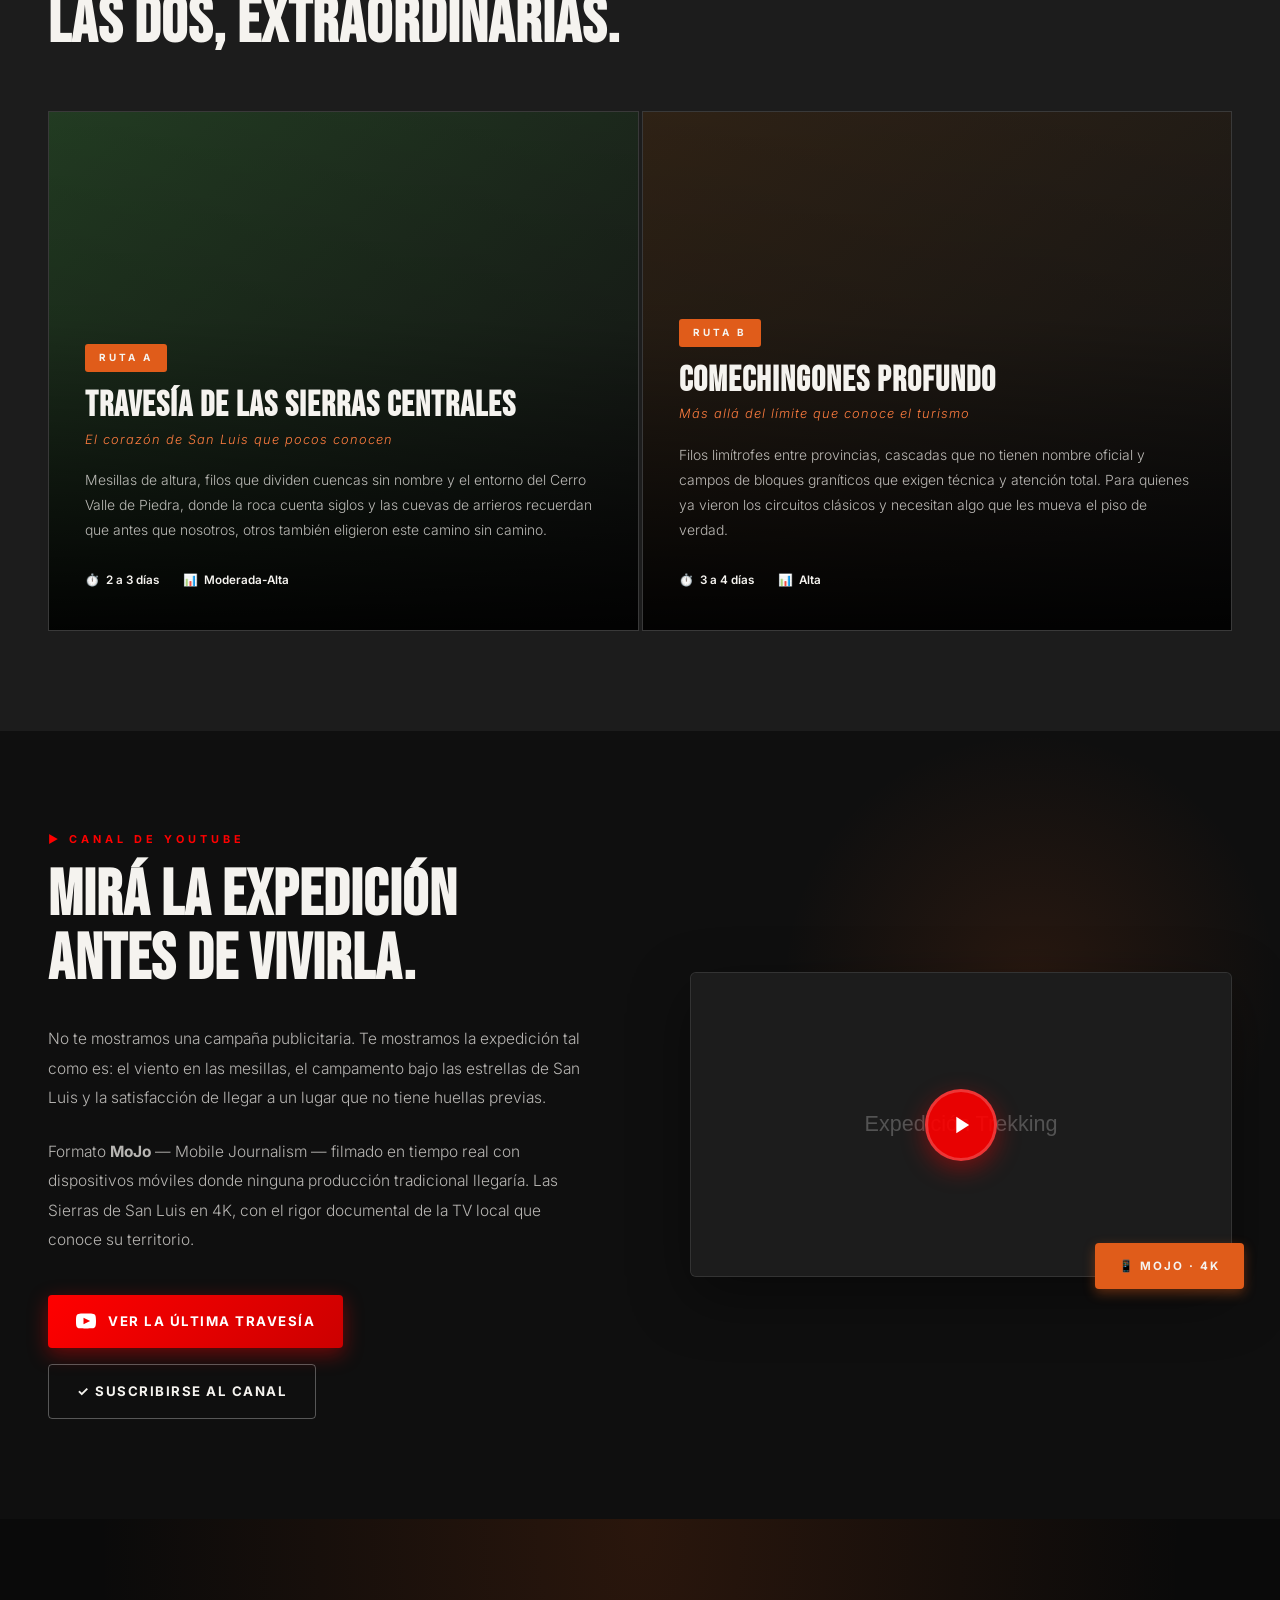
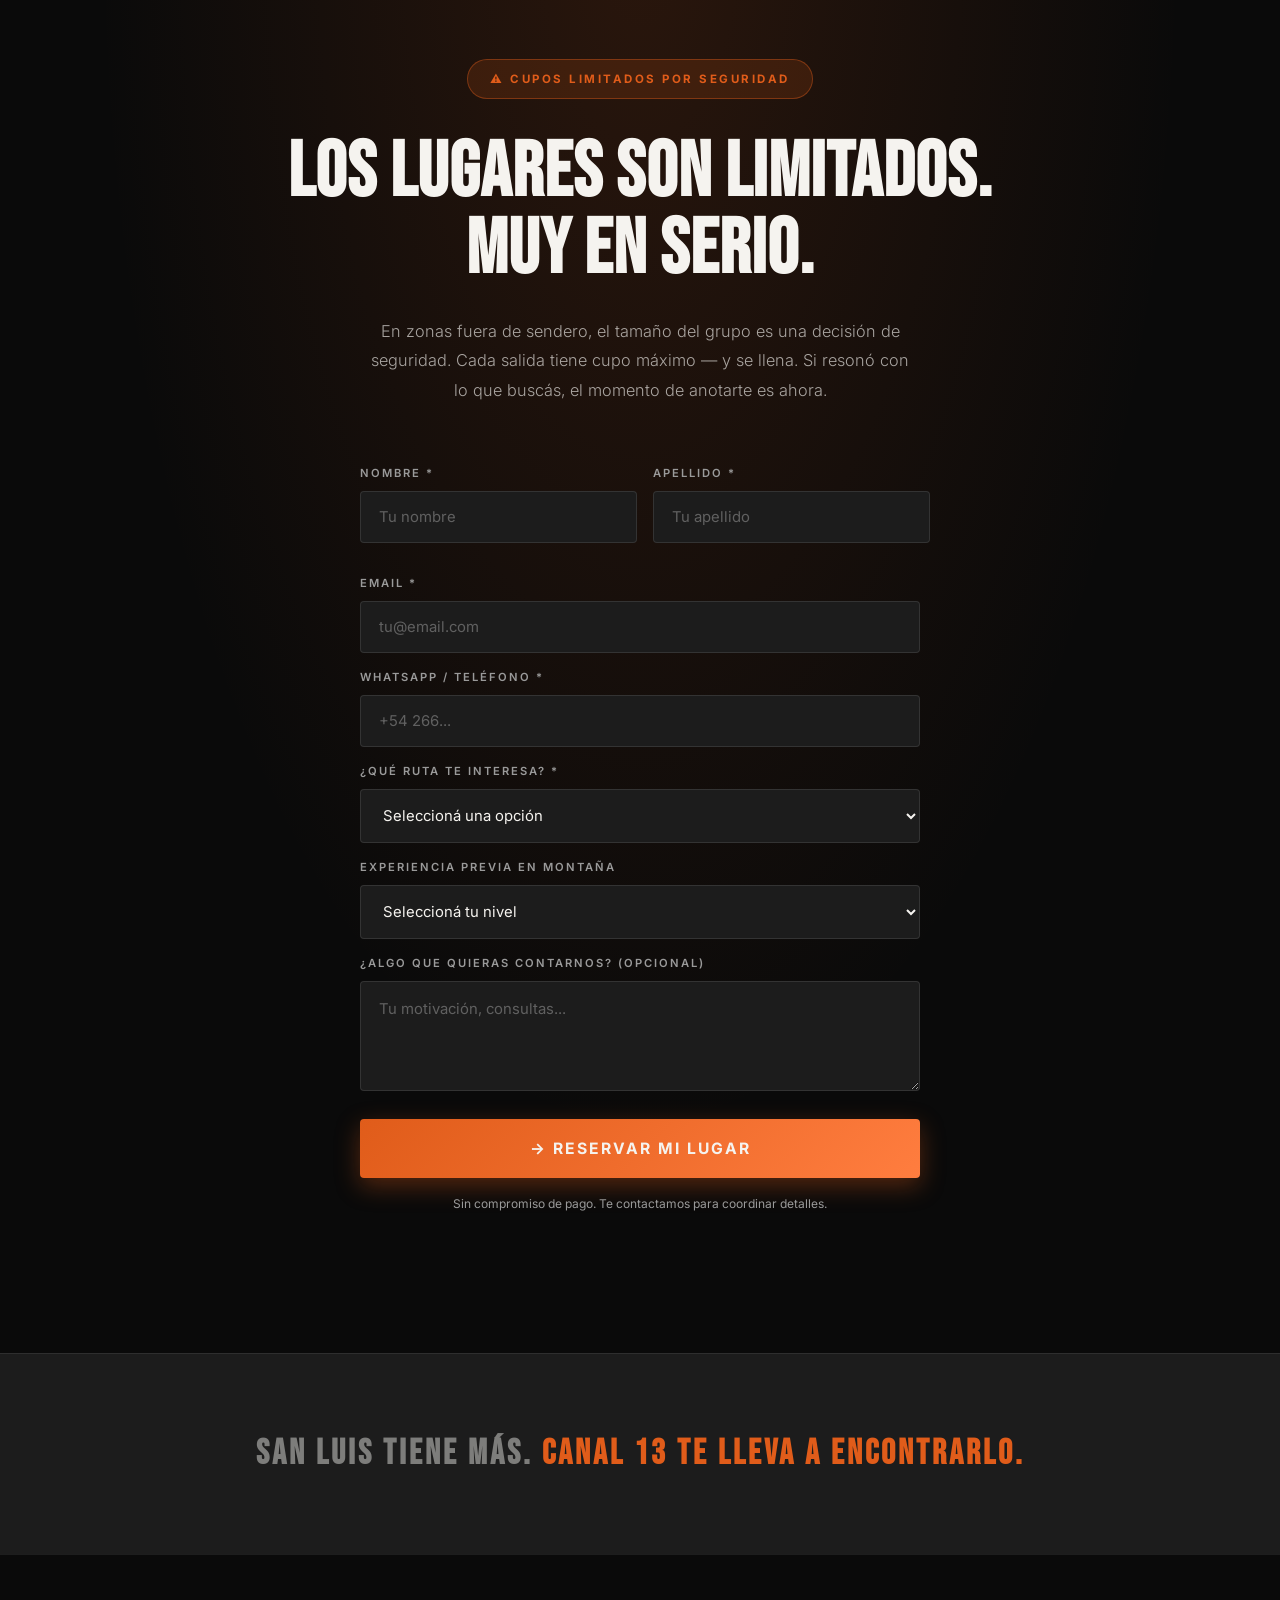
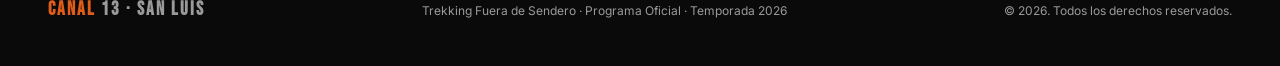
==== commit 626ba64c: "Add publishable web structure with HTML, assets, and configuration" ====
--- a/index.html
+++ b/index.html
@@ -1,673 +1,68 @@
 <!DOCTYPE html>
 <html lang="es">
 <head>
+  <!-- Meta Esenciales -->
   <meta charset="UTF-8" />
-  <meta name="viewport" content="width=device-width, initial-scale=1.0" />
-  <title>Trekking Fuera de Sendero | Canal 13 San Luis</title>
+  <meta name="viewport" content="width=device-width, initial-scale=1.0, viewport-fit=cover" />
+  <meta http-equiv="X-UA-Compatible" content="IE=edge" />
+  <meta name="theme-color" content="#0a0a0a" />
+  
+  <!-- SEO Premium -->
+  <title>Trekking Fuera de Sendero | Canal 13 San Luis - Expediciones Off-Trail</title>
+  <meta name="description" content="Expediciones de trekking off-trail en las Sierras de San Luis. Guías matriculados, terreno sin senderos, máxima seguridad. Cupos limitados 2026." />
+  <meta name="keywords" content="trekking, montaña, senderismo, San Luis, expedición, off-trail, sierras, outdoor" />
+  <meta name="author" content="Canal 13 San Luis" />
+  <meta name="robots" content="index, follow, max-snippet:-1, max-image-preview:large, max-video-preview:-1" />
+  
+  <!-- Open Graph -->
+  <meta property="og:type" content="website" />
+  <meta property="og:title" content="Trekking Fuera de Sendero — Canal 13 San Luis" />
+  <meta property="og:description" content="Expediciones de montaña en las Sierras de San Luis. Sin senderos marcados. Con guías profesionales." />
+  <meta property="og:image" content="https://tu-dominio.com/og-image-1200x630.jpg" />
+  <meta property="og:url" content="https://tu-dominio.com/" />
+  
+  <!-- Twitter Card -->
+  <meta name="twitter:card" content="summary_large_image" />
+  <meta name="twitter:title" content="Trekking Fuera de Sendero" />
+  <meta name="twitter:description" content="Expediciones en las Sierras de San Luis" />
+  
+  <!-- Favicon -->
+  <link rel="icon" type="image/x-icon" href="/favicon.ico" />
+  <link rel="apple-touch-icon" href="/apple-touch-icon-180x180.png" />
+  
+  <!-- Fuentes -->
+  <link rel="preconnect" href="https://fonts.googleapis.com" crossorigin />
   <link href="https://fonts.googleapis.com/css2?family=Bebas+Neue&family=Inter:wght@300;400;500;600;700&display=swap" rel="stylesheet" />
-  <style>
-    :root {
-      --negro: #0a0a0a;
-      --blanco: #f5f3ef;
-      --naranja: #e05c1a;
-      --naranja-oscuro: #b84a10;
-      --gris: #1c1c1c;
-      --gris-medio: #2e2e2e;
-      --gris-texto: #9a9a9a;
-      --verde: #3a5c3a;
+  
+  <!-- Canonical -->
+  <link rel="canonical" href="https://tu-dominio.com/" />
+  
+  <!-- Schema.org JSON-LD -->
+  <script type="application/ld+json">
+  {
+    "@context": "https://schema.org",
+    "@type": "TouristAttraction",
+    "name": "Trekking Fuera de Sendero - Canal 13 San Luis",
+    "description": "Expediciones de trekking off-trail en las Sierras de San Luis",
+    "url": "https://tu-dominio.com",
+    "areaServed": "San Luis",
+    "organizer": {
+      "@type": "Organization",
+      "name": "Canal 13 San Luis"
     }
-
-    * { margin: 0; padding: 0; box-sizing: border-box; }
-
-    html { scroll-behavior: smooth; }
-
-    body {
-      background-color: var(--negro);
-      color: var(--blanco);
-      font-family: 'Inter', sans-serif;
-      line-height: 1.6;
-      overflow-x: hidden;
-    }
-
-    /* ─── NAV ─── */
-    nav {
-      position: fixed;
-      top: 0; left: 0; right: 0;
-      z-index: 100;
-      display: flex;
-      align-items: center;
-      justify-content: space-between;
-      padding: 18px 48px;
-      background: linear-gradient(to bottom, rgba(0,0,0,0.85), transparent);
-      backdrop-filter: blur(4px);
-    }
-    .nav-logo {
-      font-family: 'Bebas Neue', sans-serif;
-      font-size: 1.4rem;
-      letter-spacing: 2px;
-      color: var(--naranja);
-    }
-    .nav-logo span { color: var(--blanco); }
-    .nav-cta {
-      background: var(--naranja);
-      color: var(--blanco);
-      padding: 10px 22px;
-      border-radius: 3px;
-      font-size: 0.8rem;
-      font-weight: 600;
-      letter-spacing: 1px;
-      text-transform: uppercase;
-      text-decoration: none;
-      transition: background 0.2s;
-    }
-    .nav-cta:hover { background: var(--naranja-oscuro); }
-
-    /* ─── HERO ─── */
-    .hero {
-      position: relative;
-      min-height: 100vh;
-      display: flex;
-      flex-direction: column;
-      justify-content: flex-end;
-      padding: 0 48px 80px;
-      overflow: hidden;
-    }
-    .hero-bg {
-      position: absolute;
-      inset: 0;
-      background:
-        linear-gradient(to top, rgba(0,0,0,0.92) 30%, rgba(0,0,0,0.3) 70%, rgba(0,0,0,0.5)),
-        url('https://images.unsplash.com/photo-1464822759023-fed622ff2c3b?w=1800&q=80') center/cover no-repeat;
-      z-index: 0;
-    }
-    .hero-badge {
-      display: inline-block;
-      background: var(--naranja);
-      color: var(--blanco);
-      font-size: 0.72rem;
-      font-weight: 700;
-      letter-spacing: 3px;
-      text-transform: uppercase;
-      padding: 6px 14px;
-      border-radius: 2px;
-      margin-bottom: 24px;
-      position: relative;
-      z-index: 1;
-    }
-    .hero h1 {
-      font-family: 'Bebas Neue', sans-serif;
-      font-size: clamp(3rem, 7vw, 6.5rem);
-      line-height: 0.95;
-      letter-spacing: 2px;
-      max-width: 860px;
-      position: relative;
-      z-index: 1;
-      margin-bottom: 24px;
-    }
-    .hero h1 span { color: var(--naranja); }
-    .hero-sub {
-      font-size: clamp(1rem, 1.6vw, 1.2rem);
-      color: rgba(245,243,239,0.8);
-      max-width: 580px;
-      position: relative;
-      z-index: 1;
-      margin-bottom: 40px;
-      font-weight: 300;
-      line-height: 1.7;
-    }
-    .hero-cta {
-      display: inline-flex;
-      align-items: center;
-      gap: 12px;
-      background: var(--naranja);
-      color: var(--blanco);
-      padding: 18px 36px;
-      font-size: 0.95rem;
-      font-weight: 700;
-      letter-spacing: 1.5px;
-      text-transform: uppercase;
-      text-decoration: none;
-      border-radius: 3px;
-      position: relative;
-      z-index: 1;
-      transition: all 0.2s;
-      width: fit-content;
-    }
-    .hero-cta:hover { background: var(--naranja-oscuro); transform: translateY(-2px); }
-    .hero-cta svg { width: 18px; height: 18px; }
-    .hero-scroll {
-      position: absolute;
-      bottom: 30px;
-      right: 48px;
-      z-index: 1;
-      display: flex;
-      flex-direction: column;
-      align-items: center;
-      gap: 8px;
-      color: var(--gris-texto);
-      font-size: 0.7rem;
-      letter-spacing: 2px;
-      text-transform: uppercase;
-    }
-    .hero-scroll-line {
-      width: 1px;
-      height: 50px;
-      background: linear-gradient(to bottom, var(--naranja), transparent);
-    }
-
-    /* ─── SECTION BASE ─── */
-    section { padding: 100px 48px; }
-    .section-label {
-      font-size: 0.7rem;
-      font-weight: 700;
-      letter-spacing: 4px;
-      text-transform: uppercase;
-      color: var(--naranja);
-      margin-bottom: 16px;
-    }
-    h2 {
-      font-family: 'Bebas Neue', sans-serif;
-      font-size: clamp(2.2rem, 4vw, 3.8rem);
-      letter-spacing: 1px;
-      line-height: 1;
-      margin-bottom: 24px;
-    }
-
-    /* ─── MÍSTICA ─── */
-    .mistica {
-      background: var(--gris);
-      position: relative;
-      overflow: hidden;
-    }
-    .mistica::before {
-      content: 'OFF-TRAIL';
-      position: absolute;
-      top: -20px;
-      right: -20px;
-      font-family: 'Bebas Neue', sans-serif;
-      font-size: 18rem;
-      color: rgba(255,255,255,0.02);
-      line-height: 1;
-      pointer-events: none;
-    }
-    .mistica-intro {
-      font-size: 1.2rem;
-      color: rgba(245,243,239,0.7);
-      max-width: 620px;
-      margin-bottom: 64px;
-      font-weight: 300;
-      line-height: 1.8;
-    }
-    .mistica-intro strong { color: var(--blanco); font-weight: 600; }
-    .pillars {
-      display: grid;
-      grid-template-columns: repeat(auto-fit, minmax(260px, 1fr));
-      gap: 2px;
-    }
-    .pillar {
-      background: var(--gris-medio);
-      padding: 40px 32px;
-      position: relative;
-      transition: background 0.2s;
-    }
-    .pillar:hover { background: #383838; }
-    .pillar-icon {
-      font-size: 2rem;
-      margin-bottom: 20px;
-      display: block;
-    }
-    .pillar h3 {
-      font-family: 'Bebas Neue', sans-serif;
-      font-size: 1.6rem;
-      letter-spacing: 1px;
-      margin-bottom: 12px;
-      color: var(--blanco);
-    }
-    .pillar p {
-      font-size: 0.92rem;
-      color: rgba(245,243,239,0.65);
-      line-height: 1.7;
-      font-weight: 300;
-    }
-    .pillar-number {
-      position: absolute;
-      top: 20px;
-      right: 24px;
-      font-family: 'Bebas Neue', sans-serif;
-      font-size: 3.5rem;
-      color: rgba(255,255,255,0.04);
-      line-height: 1;
-    }
-
-    /* ─── SPECS ─── */
-    .specs { background: var(--negro); }
-    .specs-lead {
-      font-size: 1rem;
-      color: var(--gris-texto);
-      max-width: 500px;
-      margin-bottom: 56px;
-      font-weight: 300;
-    }
-    .specs-grid {
-      display: grid;
-      grid-template-columns: repeat(auto-fit, minmax(300px, 1fr));
-      gap: 2px;
-    }
-    .spec-item {
-      background: var(--gris);
-      padding: 28px 32px;
-      display: flex;
-      gap: 20px;
-      align-items: flex-start;
-      transition: background 0.2s;
-    }
-    .spec-item:hover { background: var(--gris-medio); }
-    .spec-icon {
-      font-size: 1.5rem;
-      flex-shrink: 0;
-      margin-top: 2px;
-    }
-    .spec-key {
-      font-size: 0.68rem;
-      font-weight: 700;
-      letter-spacing: 2px;
-      text-transform: uppercase;
-      color: var(--naranja);
-      margin-bottom: 6px;
-    }
-    .spec-val {
-      font-size: 0.92rem;
-      color: rgba(245,243,239,0.75);
-      font-weight: 300;
-      line-height: 1.6;
-    }
-    .specs-nota {
-      margin-top: 32px;
-      padding: 20px 28px;
-      border-left: 3px solid var(--naranja);
-      background: var(--gris);
-      font-size: 0.88rem;
-      color: var(--gris-texto);
-      font-style: italic;
-    }
-
-    /* ─── RUTAS ─── */
-    .rutas { background: var(--gris); }
-    .rutas-grid {
-      display: grid;
-      grid-template-columns: repeat(auto-fit, minmax(340px, 1fr));
-      gap: 3px;
-      margin-top: 56px;
-    }
-    .ruta-card {
-      position: relative;
-      min-height: 480px;
-      overflow: hidden;
-      display: flex;
-      flex-direction: column;
-      justify-content: flex-end;
-      padding: 36px 32px;
-      cursor: default;
-    }
-    .ruta-card-bg {
-      position: absolute;
-      inset: 0;
-      background-size: cover;
-      background-position: center;
-      transition: transform 0.6s ease;
-    }
-    .ruta-card:hover .ruta-card-bg { transform: scale(1.04); }
-    .ruta-card-overlay {
-      position: absolute;
-      inset: 0;
-      background: linear-gradient(to top, rgba(0,0,0,0.92) 40%, rgba(0,0,0,0.2));
-    }
-    .ruta-card-content { position: relative; z-index: 1; }
-    .ruta-tag {
-      display: inline-block;
-      background: var(--naranja);
-      color: var(--blanco);
-      font-size: 0.65rem;
-      font-weight: 700;
-      letter-spacing: 3px;
-      text-transform: uppercase;
-      padding: 5px 12px;
-      border-radius: 2px;
-      margin-bottom: 14px;
-    }
-    .ruta-card h3 {
-      font-family: 'Bebas Neue', sans-serif;
-      font-size: 2rem;
-      letter-spacing: 1px;
-      margin-bottom: 4px;
-      line-height: 1;
-    }
-    .ruta-sub {
-      font-size: 0.82rem;
-      color: var(--naranja);
-      letter-spacing: 1px;
-      margin-bottom: 16px;
-      font-style: italic;
-    }
-    .ruta-desc {
-      font-size: 0.88rem;
-      color: rgba(245,243,239,0.72);
-      line-height: 1.7;
-      margin-bottom: 24px;
-      font-weight: 300;
-    }
-    .ruta-meta {
-      display: flex;
-      gap: 20px;
-      flex-wrap: wrap;
-    }
-    .ruta-meta-item {
-      font-size: 0.75rem;
-      color: var(--gris-texto);
-      display: flex;
-      align-items: center;
-      gap: 6px;
-    }
-    .ruta-meta-item span { color: var(--blanco); font-weight: 600; }
-
-    /* ─── YOUTUBE ─── */
-    .youtube-section {
-      background: #0f0f0f;
-      position: relative;
-      overflow: hidden;
-    }
-    .youtube-section::after {
-      content: '';
-      position: absolute;
-      top: 0; right: 0;
-      width: 400px; height: 400px;
-      background: radial-gradient(circle, rgba(224,92,26,0.08), transparent 70%);
-      pointer-events: none;
-    }
-    .youtube-inner {
-      display: grid;
-      grid-template-columns: 1fr 1fr;
-      gap: 80px;
-      align-items: center;
-    }
-    .yt-text .section-label { color: #ff0000; }
-    .yt-text p {
-      font-size: 0.97rem;
-      color: rgba(245,243,239,0.7);
-      line-height: 1.8;
-      margin-bottom: 20px;
-      font-weight: 300;
-    }
-    .yt-buttons {
-      display: flex;
-      flex-direction: column;
-      gap: 12px;
-      margin-top: 36px;
-    }
-    .btn-yt {
-      display: inline-flex;
-      align-items: center;
-      gap: 10px;
-      padding: 14px 24px;
-      font-size: 0.85rem;
-      font-weight: 600;
-      letter-spacing: 1px;
-      text-transform: uppercase;
-      text-decoration: none;
-      border-radius: 3px;
-      transition: all 0.2s;
-      width: fit-content;
-    }
-    .btn-yt-primary {
-      background: #ff0000;
-      color: #fff;
-    }
-    .btn-yt-primary:hover { background: #cc0000; transform: translateY(-1px); }
-    .btn-yt-secondary {
-      background: transparent;
-      color: var(--blanco);
-      border: 1px solid rgba(255,255,255,0.2);
-    }
-    .btn-yt-secondary:hover { border-color: var(--naranja); color: var(--naranja); }
-    .yt-visual {
-      position: relative;
-    }
-    .yt-thumb {
-      width: 100%;
-      aspect-ratio: 16/9;
-      background: var(--gris);
-      border-radius: 4px;
-      overflow: hidden;
-      position: relative;
-    }
-    .yt-thumb img {
-      width: 100%;
-      height: 100%;
-      object-fit: cover;
-      opacity: 0.7;
-    }
-    .yt-play {
-      position: absolute;
-      inset: 0;
-      display: flex;
-      align-items: center;
-      justify-content: center;
-    }
-    .yt-play-btn {
-      width: 64px;
-      height: 64px;
-      background: rgba(255,0,0,0.9);
-      border-radius: 50%;
-      display: flex;
-      align-items: center;
-      justify-content: center;
-      transition: transform 0.2s, background 0.2s;
-    }
-    .yt-thumb:hover .yt-play-btn { transform: scale(1.1); background: #ff0000; }
-    .yt-mojo-badge {
-      position: absolute;
-      bottom: -16px;
-      right: -16px;
-      background: var(--naranja);
-      color: var(--blanco);
-      padding: 12px 20px;
-      border-radius: 3px;
-      font-size: 0.75rem;
-      font-weight: 700;
-      letter-spacing: 2px;
-      text-transform: uppercase;
-    }
-
-    /* ─── CIERRE ─── */
-    .cierre {
-      background: var(--negro);
-      text-align: center;
-      padding: 120px 48px;
-      position: relative;
-      overflow: hidden;
-    }
-    .cierre::before {
-      content: '';
-      position: absolute;
-      inset: 0;
-      background:
-        radial-gradient(ellipse at center top, rgba(224,92,26,0.12), transparent 60%);
-      pointer-events: none;
-    }
-    .cierre-badge {
-      display: inline-flex;
-      align-items: center;
-      gap: 8px;
-      background: rgba(224,92,26,0.15);
-      border: 1px solid rgba(224,92,26,0.3);
-      color: var(--naranja);
-      padding: 8px 18px;
-      border-radius: 20px;
-      font-size: 0.75rem;
-      font-weight: 600;
-      letter-spacing: 2px;
-      text-transform: uppercase;
-      margin-bottom: 32px;
-    }
-    .cierre h2 {
-      font-size: clamp(2.5rem, 5vw, 4.5rem);
-      max-width: 700px;
-      margin: 0 auto 24px;
-      line-height: 1;
-    }
-    .cierre-sub {
-      font-size: 1rem;
-      color: rgba(245,243,239,0.6);
-      max-width: 500px;
-      margin: 0 auto 48px;
-      font-weight: 300;
-      line-height: 1.7;
-    }
-
-    /* ─── FORMULARIO ─── */
-    .form-wrap {
-      max-width: 520px;
-      margin: 0 auto;
-      text-align: left;
-    }
-    .form-row {
-      display: grid;
-      grid-template-columns: 1fr 1fr;
-      gap: 12px;
-      margin-bottom: 12px;
-    }
-    .form-field {
-      display: flex;
-      flex-direction: column;
-      gap: 6px;
-      margin-bottom: 12px;
-    }
-    .form-field label {
-      font-size: 0.72rem;
-      font-weight: 600;
-      letter-spacing: 2px;
-      text-transform: uppercase;
-      color: var(--gris-texto);
-    }
-    .form-field input,
-    .form-field select,
-    .form-field textarea {
-      background: var(--gris);
-      border: 1px solid rgba(255,255,255,0.08);
-      color: var(--blanco);
-      padding: 14px 16px;
-      border-radius: 3px;
-      font-size: 0.92rem;
-      font-family: 'Inter', sans-serif;
-      outline: none;
-      transition: border-color 0.2s;
-    }
-    .form-field input:focus,
-    .form-field select:focus,
-    .form-field textarea:focus {
-      border-color: var(--naranja);
-    }
-    .form-field select option { background: var(--gris); }
-    .form-field textarea { resize: vertical; min-height: 90px; }
-    .form-submit {
-      width: 100%;
-      background: var(--naranja);
-      color: var(--blanco);
-      border: none;
-      padding: 18px;
-      font-size: 1rem;
-      font-weight: 700;
-      letter-spacing: 2px;
-      text-transform: uppercase;
-      border-radius: 3px;
-      cursor: pointer;
-      transition: all 0.2s;
-      margin-top: 8px;
-      font-family: 'Inter', sans-serif;
-    }
-    .form-submit:hover { background: var(--naranja-oscuro); transform: translateY(-2px); }
-    .form-nota {
-      text-align: center;
-      font-size: 0.78rem;
-      color: var(--gris-texto);
-      margin-top: 14px;
-    }
-
-    /* ─── TAGLINE FINAL ─── */
-    .tagline-final {
-      background: var(--gris);
-      text-align: center;
-      padding: 60px 48px;
-      border-top: 1px solid rgba(255,255,255,0.05);
-    }
-    .tagline-final p {
-      font-family: 'Bebas Neue', sans-serif;
-      font-size: clamp(1.4rem, 2.5vw, 2rem);
-      letter-spacing: 3px;
-      color: rgba(245,243,239,0.4);
-    }
-    .tagline-final p span { color: var(--naranja); }
-
-    /* ─── FOOTER ─── */
-    footer {
-      background: var(--negro);
-      padding: 32px 48px;
-      display: flex;
-      align-items: center;
-      justify-content: space-between;
-      border-top: 1px solid rgba(255,255,255,0.05);
-      flex-wrap: wrap;
-      gap: 16px;
-    }
-    .footer-logo {
-      font-family: 'Bebas Neue', sans-serif;
-      font-size: 1.2rem;
-      letter-spacing: 2px;
-      color: var(--naranja);
-    }
-    .footer-logo span { color: var(--gris-texto); }
-    footer p {
-      font-size: 0.78rem;
-      color: var(--gris-texto);
-    }
-
-    /* ─── SUCCESS MSG ─── */
-    .success-msg {
-      display: none;
-      background: rgba(58,92,58,0.3);
-      border: 1px solid rgba(58,92,58,0.6);
-      color: #8fbe8f;
-      padding: 20px 24px;
-      border-radius: 3px;
-      text-align: center;
-      font-size: 0.95rem;
-      margin-top: 16px;
-    }
-
-    /* ─── RESPONSIVE ─── */
-    @media (max-width: 768px) {
-      nav { padding: 16px 24px; }
-      section { padding: 70px 24px; }
-      .hero { padding: 0 24px 70px; }
-      .youtube-inner { grid-template-columns: 1fr; gap: 48px; }
-      .rutas-grid { grid-template-columns: 1fr; }
-      .form-row { grid-template-columns: 1fr; }
-      .cierre { padding: 80px 24px; }
-      .hero-scroll { display: none; }
-      footer { padding: 24px; flex-direction: column; text-align: center; }
-    }
-  </style>
+  }
+  </script>
+
+  <link rel="stylesheet" href="css/styles.css" />
 </head>
 <body>
 
-  <!-- NAV -->
-  <nav>
+  <nav role="navigation" aria-label="Navegación principal">
     <div class="nav-logo">CANAL <span>13</span> · SAN LUIS</div>
     <a href="#reserva" class="nav-cta">Reservar lugar</a>
   </nav>
 
-  <!-- HERO -->
-  <section class="hero">
+  <section class="hero" aria-label="Sección de bienvenida">
     <div class="hero-bg"></div>
     <div class="hero-badge">📺 Canal 13 San Luis · Programa Oficial</div>
     <h1>Las Sierras de San Luis tienen un lado que <span>todavía no conocés.</span></h1>
@@ -676,17 +71,16 @@
       Solo la geografía puntana en estado puro — y vos en el medio de todo eso.
     </p>
     <a href="#reserva" class="hero-cta">
-      <svg viewBox="0 0 24 24" fill="none" stroke="currentColor" stroke-width="2.5"><path d="M5 12h14M12 5l7 7-7 7"/></svg>
+      <svg viewBox="0 0 24 24" fill="none" stroke="currentColor" stroke-width="2.5" aria-hidden="true"><path d="M5 12h14M12 5l7 7-7 7"/></svg>
       Quiero sumarme a la próxima expedición
     </a>
-    <div class="hero-scroll">
+    <div class="hero-scroll" aria-hidden="true">
       <div class="hero-scroll-line"></div>
       scroll
     </div>
   </section>
 
-  <!-- MÍSTICA -->
-  <section class="mistica">
+  <section class="mistica" aria-label="Filosofía del programa">
     <div class="section-label">La filosofía</div>
     <h2>No es senderismo de fin<br>de semana. Es otra cosa.</h2>
     <p class="mistica-intro">
@@ -697,138 +91,132 @@
     </p>
     <div class="pillars">
       <div class="pillar">
-        <div class="pillar-number">01</div>
-        <span class="pillar-icon">🗺️</span>
+        <div class="pillar-number" aria-hidden="true">01</div>
+        <span class="pillar-icon" aria-hidden="true">🗺️</span>
         <h3>Tu provincia, de adentro</h3>
         <p>No hace falta cruzar el mundo para encontrar paisajes que te dejen sin palabras. San Luis los tiene. Este programa los va a mostrar como nunca se vieron en televisión local.</p>
       </div>
       <div class="pillar">
-        <div class="pillar-number">02</div>
-        <span class="pillar-icon">🪨</span>
+        <div class="pillar-number" aria-hidden="true">02</div>
+        <span class="pillar-icon" aria-hidden="true">🪨</span>
         <h3>Sin huellas previas</h3>
         <p>Cada salida va donde los circuitos clásicos no llegan. Cuevas de arrieros, cascadas sin nombre, campos de roca que solo se leen cuando los estás pisando.</p>
       </div>
       <div class="pillar">
-        <div class="pillar-number">03</div>
-        <span class="pillar-icon">🧭</span>
+        <div class="pillar-number" aria-hidden="true">03</div>
+        <span class="pillar-icon" aria-hidden="true">🧭</span>
         <h3>Conocimiento real, no postal</h3>
         <p>Guías matriculados que enseñan a leer el terreno, orientarse y moverse con seguridad. Porque la montaña se respeta cuando se la entiende.</p>
       </div>
     </div>
   </section>
 
-  <!-- SPECS -->
-  <section class="specs">
+  <section class="specs" aria-label="Especificaciones técnicas">
     <div class="section-label">Especificaciones técnicas</div>
     <h2>Lo que necesitás saber<br>antes de arrancar.</h2>
     <p class="specs-lead">Información técnica real para cada participante. La montaña no improvisa — nosotros tampoco.</p>
     <div class="specs-grid">
       <div class="spec-item">
-        <div class="spec-icon">⛰️</div>
-        <div>
-          <div class="spec-key">Terreno</div>
+        <div class="spec-icon" aria-hidden="true">⛰️</div>
+        <div>
+          <span class="spec-key">Terreno</span>
           <div class="spec-val">Roca granítica, mesillas de altura, bosques de espinillo, quebradas y zonas sin señalización</div>
         </div>
       </div>
       <div class="spec-item">
-        <div class="spec-icon">💪</div>
-        <div>
-          <div class="spec-key">Exigencia física</div>
+        <div class="spec-icon" aria-hidden="true">💪</div>
+        <div>
+          <span class="spec-key">Exigencia física</span>
           <div class="spec-val">Moderada / Alta — se requiere condición física base y tolerancia a terrenos irregulares</div>
         </div>
       </div>
       <div class="spec-item">
-        <div class="spec-icon">🧥</div>
-        <div>
-          <div class="spec-key">Indumentaria</div>
+        <div class="spec-icon" aria-hidden="true">🧥</div>
+        <div>
+          <span class="spec-key">Indumentaria</span>
           <div class="spec-val">Sistema de 3 capas: base transpirable, polar o softshell, y campera cortaviento impermeable</div>
         </div>
       </div>
       <div class="spec-item">
-        <div class="spec-icon">👟</div>
-        <div>
-          <div class="spec-key">Calzado</div>
+        <div class="spec-icon" aria-hidden="true">👟</div>
+        <div>
+          <span class="spec-key">Calzado</span>
           <div class="spec-val">Bota técnica de montaña con suela de agarre — tobillo cubierto para roca y tierra suelta</div>
         </div>
       </div>
       <div class="spec-item">
-        <div class="spec-icon">🎒</div>
-        <div>
-          <div class="spec-key">Mochila</div>
+        <div class="spec-icon" aria-hidden="true">🎒</div>
+        <div>
+          <span class="spec-key">Mochila</span>
           <div class="spec-val">30 a 45 litros según la salida, con hidratación, alimentación y equipo de emergencia</div>
         </div>
       </div>
       <div class="spec-item">
-        <div class="spec-icon">🧱</div>
-        <div>
-          <div class="spec-key">Bastones</div>
+        <div class="spec-icon" aria-hidden="true">🧱</div>
+        <div>
+          <span class="spec-key">Bastones</span>
           <div class="spec-val">Recomendados para descensos técnicos en bloques graníticos y estabilidad en terreno irregular</div>
         </div>
       </div>
       <div class="spec-item">
-        <div class="spec-icon">📡</div>
-        <div>
-          <div class="spec-key">Navegación</div>
+        <div class="spec-icon" aria-hidden="true">📡</div>
+        <div>
+          <span class="spec-key">Navegación</span>
           <div class="spec-val">Cartas topográficas 1:50.000, GPS de mano y brújula. Formación incluida en el programa</div>
         </div>
       </div>
       <div class="spec-item">
-        <div class="spec-icon">🛡️</div>
-        <div>
-          <div class="spec-key">Seguridad</div>
+        <div class="spec-icon" aria-hidden="true">🛡️</div>
+        <div>
+          <span class="spec-key">Seguridad</span>
           <div class="spec-val">Guías de montaña matriculados en toda la expedición. Protocolo de comunicación y emergencia activo</div>
         </div>
       </div>
     </div>
-    <div class="specs-nota">
-      En zonas fuera de sendero, el equipamiento no es opcional. Es parte de ir y volver bien.
-    </div>
-  </section>
-
-  <!-- RUTAS -->
-  <section class="rutas">
+    <div class="specs-nota">⚠️ En zonas fuera de sendero, el equipamiento no es opcional. Es parte de ir y volver bien.</div>
+  </section>
+
+  <section class="rutas" aria-label="Programas disponibles">
     <div class="section-label">Programas de la temporada</div>
     <h2>Dos rutas.<br>Las dos, extraordinarias.</h2>
     <div class="rutas-grid">
-      <!-- Ruta A -->
-      <div class="ruta-card">
-        <div class="ruta-card-bg" style="background-image: url('https://images.unsplash.com/photo-1506905925346-21bda4d32df4?w=1200&q=80')"></div>
+      <article class="ruta-card">
+        <div class="ruta-card-bg" style="background: linear-gradient(135deg, #2a4a2a, #1c1c1c);"></div>
         <div class="ruta-card-overlay"></div>
         <div class="ruta-card-content">
-          <div class="ruta-tag">Ruta A</div>
-          <h3>Travesía de las<br>Sierras Centrales</h3>
+          <div class="ruta-tag">RUTA A</div>
+          <h3>Travesía de las Sierras Centrales</h3>
           <div class="ruta-sub">El corazón de San Luis que pocos conocen</div>
           <p class="ruta-desc">Mesillas de altura, filos que dividen cuencas sin nombre y el entorno del Cerro Valle de Piedra, donde la roca cuenta siglos y las cuevas de arrieros recuerdan que antes que nosotros, otros también eligieron este camino sin camino.</p>
           <div class="ruta-meta">
-            <div class="ruta-meta-item">⏱️ Duración: <span>2 a 3 días</span></div>
-            <div class="ruta-meta-item">📊 Dificultad: <span>Moderada-Alta</span></div>
-          </div>
-        </div>
-      </div>
-      <!-- Ruta B -->
-      <div class="ruta-card">
-        <div class="ruta-card-bg" style="background-image: url('https://images.unsplash.com/photo-1464822759023-fed622ff2c3b?w=1200&q=80')"></div>
+            <div class="ruta-meta-item">⏱️ <span>2 a 3 días</span></div>
+            <div class="ruta-meta-item">📊 <span>Moderada-Alta</span></div>
+          </div>
+        </div>
+      </article>
+
+      <article class="ruta-card">
+        <div class="ruta-card-bg" style="background: linear-gradient(135deg, #3a2a1a, #1c1c1c);"></div>
         <div class="ruta-card-overlay"></div>
         <div class="ruta-card-content">
-          <div class="ruta-tag">Ruta B</div>
-          <h3>Comechingones<br>Profundo</h3>
+          <div class="ruta-tag">RUTA B</div>
+          <h3>Comechingones Profundo</h3>
           <div class="ruta-sub">Más allá del límite que conoce el turismo</div>
           <p class="ruta-desc">Filos limítrofes entre provincias, cascadas que no tienen nombre oficial y campos de bloques graníticos que exigen técnica y atención total. Para quienes ya vieron los circuitos clásicos y necesitan algo que les mueva el piso de verdad.</p>
           <div class="ruta-meta">
-            <div class="ruta-meta-item">⏱️ Duración: <span>3 a 4 días</span></div>
-            <div class="ruta-meta-item">📊 Dificultad: <span>Alta</span></div>
-          </div>
-        </div>
-      </div>
-    </div>
-  </section>
-
-  <!-- YOUTUBE -->
-  <section class="youtube-section">
+            <div class="ruta-meta-item">⏱️ <span>3 a 4 días</span></div>
+            <div class="ruta-meta-item">📊 <span>Alta</span></div>
+          </div>
+        </div>
+      </article>
+    </div>
+  </section>
+
+  <section class="youtube-section" aria-label="Canal de YouTube">
     <div class="youtube-inner">
       <div class="yt-text">
-        <div class="section-label">▶ Canal de YouTube</div>
-        <h2>Mirá la expedición antes de vivirla.</h2>
+        <span class="section-label">▶ Canal de YouTube</span>
+        <h2>Mirá la expedición<br>antes de vivirla.</h2>
         <p>
           No te mostramos una campaña publicitaria. Te mostramos la expedición tal como es:
           el viento en las mesillas, el campamento bajo las estrellas de San Luis y la
@@ -840,34 +228,31 @@
           con el rigor documental de la TV local que conoce su territorio.
         </p>
         <div class="yt-buttons">
-          <a href="#" class="btn-yt btn-yt-primary">
-            <svg width="20" height="20" viewBox="0 0 24 24" fill="currentColor"><path d="M19.615 3.184c-3.604-.246-11.631-.245-15.23 0-3.897.266-4.356 2.62-4.385 8.816.029 6.185.484 8.549 4.385 8.816 3.6.245 11.626.246 15.23 0 3.897-.266 4.356-2.62 4.385-8.816-.029-6.185-.484-8.549-4.385-8.816zm-10.615 12.816v-8l8 3.993-8 4.007z"/></svg>
+          <a href="https://www.youtube.com/@canal13sanluis" target="_blank" rel="noopener noreferrer" class="btn-yt btn-yt-primary">
+            <svg width="20" height="20" viewBox="0 0 24 24" fill="currentColor" aria-hidden="true"><path d="M19.615 3.184c-3.604-.246-11.631-.245-15.23 0-3.897.266-4.356 2.62-4.385 8.816.029 6.185.484 8.549 4.385 8.816 3.6.245 11.626.246 15.23 0 3.897-.266 4.356-2.62 4.385-8.816-.029-6.185-.484-8.549-4.385-8.816zm-10.615 12.816v-8l8 3.993-8 4.007z"/></svg>
             Ver la última travesía
           </a>
-          <a href="#" class="btn-yt btn-yt-secondary">
-            Suscribirse al canal · No perderse nada
+          <a href="https://www.youtube.com/@canal13sanluis?sub_confirmation=1" target="_blank" rel="noopener noreferrer" class="btn-yt btn-yt-secondary">
+            ✓ Suscribirse al canal
           </a>
         </div>
       </div>
       <div class="yt-visual">
         <div class="yt-thumb">
-          <img src="https://images.unsplash.com/photo-1519681393784-d120267933ba?w=800&q=80" alt="Expedición Canal 13" />
+          <img src="assets/placeholder-video.svg" alt="Expedición Trekking" loading="lazy" width="1200" height="675" />
           <div class="yt-play">
             <div class="yt-play-btn">
-              <svg width="24" height="24" viewBox="0 0 24 24" fill="white"><path d="M8 5v14l11-7z"/></svg>
+              <svg width="28" height="28" viewBox="0 0 24 24" fill="white" aria-hidden="true"><path d="M8 5v14l11-7z"/></svg>
             </div>
           </div>
         </div>
-        <div class="yt-mojo-badge">📱 Formato MoJo · 4K</div>
-      </div>
-    </div>
-  </section>
-
-  <!-- CIERRE / FORMULARIO -->
-  <section class="cierre" id="reserva">
-    <div class="cierre-badge">
-      <span>⚠️</span> Cupos limitados por seguridad
-    </div>
+        <div class="yt-mojo-badge">📱 MoJo · 4K</div>
+      </div>
+    </div>
+  </section>
+
+  <section class="cierre" id="reserva" aria-label="Formulario de reserva">
+    <div class="cierre-badge">⚠️ Cupos limitados por seguridad</div>
     <h2>Los lugares son limitados.<br>Muy en serio.</h2>
     <p class="cierre-sub">
       En zonas fuera de sendero, el tamaño del grupo es una decisión de seguridad.
@@ -875,105 +260,67 @@
     </p>
 
     <div class="form-wrap">
-      <form id="reservaForm" onsubmit="handleSubmit(event)">
+      <form id="reservaForm" method="POST" action="https://formspree.io/f/YOUR-FORM-ID" novalidate>
         <div class="form-row">
           <div class="form-field">
-            <label for="nombre">Nombre</label>
-            <input type="text" id="nombre" placeholder="Tu nombre" required />
+            <label for="nombre">Nombre *</label>
+            <input type="text" id="nombre" name="nombre" placeholder="Tu nombre" required minlength="2" />
           </div>
           <div class="form-field">
-            <label for="apellido">Apellido</label>
-            <input type="text" id="apellido" placeholder="Tu apellido" required />
-          </div>
-        </div>
-        <div class="form-field">
-          <label for="email">Email</label>
-          <input type="email" id="email" placeholder="tu@email.com" required />
-        </div>
-        <div class="form-field">
-          <label for="telefono">WhatsApp / Teléfono</label>
-          <input type="tel" id="telefono" placeholder="+54 266 ..." required />
-        </div>
-        <div class="form-field">
-          <label for="ruta">¿Qué ruta te interesa?</label>
-          <select id="ruta" required>
-            <option value="" disabled selected>Seleccioná una opción</option>
-            <option value="ruta-a">Ruta A — Travesía Sierras Centrales (2-3 días)</option>
-            <option value="ruta-b">Ruta B — Comechingones Profundo (3-4 días)</option>
-            <option value="ambas">Quiero información de las dos</option>
+            <label for="apellido">Apellido *</label>
+            <input type="text" id="apellido" name="apellido" placeholder="Tu apellido" required minlength="2" />
+          </div>
+        </div>
+        <div class="form-field">
+          <label for="email">Email *</label>
+          <input type="email" id="email" name="email" placeholder="tu@email.com" required />
+        </div>
+        <div class="form-field">
+          <label for="telefono">WhatsApp / Teléfono *</label>
+          <input type="tel" id="telefono" name="telefono" placeholder="+54 266..." required />
+        </div>
+        <div class="form-field">
+          <label for="ruta">¿Qué ruta te interesa? *</label>
+          <select id="ruta" name="ruta" required>
+            <option value="">Seleccioná una opción</option>
+            <option value="ruta-a">Ruta A — Sierras Centrales (2-3 días)</option>
+            <option value="ruta-b">Ruta B — Comechingones (3-4 días)</option>
+            <option value="ambas">Información de ambas</option>
           </select>
         </div>
         <div class="form-field">
           <label for="experiencia">Experiencia previa en montaña</label>
-          <select id="experiencia">
-            <option value="" disabled selected>Seleccioná tu nivel</option>
-            <option value="inicio">Estoy empezando</option>
-            <option value="medio">Hago trekking habitualmente</option>
-            <option value="avanzado">Tengo experiencia en terreno técnico</option>
+          <select id="experiencia" name="experiencia">
+            <option value="">Seleccioná tu nivel</option>
+            <option value="principiante">Estoy empezando</option>
+            <option value="intermedio">Hago trekking habitualmente</option>
+            <option value="avanzado">Experiencia en terreno técnico</option>
           </select>
         </div>
         <div class="form-field">
           <label for="mensaje">¿Algo que quieras contarnos? (opcional)</label>
-          <textarea id="mensaje" placeholder="Contanos tu motivación, consulta o cualquier dato que quieras agregar..."></textarea>
-        </div>
-        <button type="submit" class="form-submit">
-          → Reservar mi lugar en la próxima salida
-        </button>
+          <textarea id="mensaje" name="mensaje" placeholder="Tu motivación, consultas..."></textarea>
+        </div>
+        <button type="submit" class="form-submit">→ Reservar mi lugar</button>
       </form>
-      <div class="form-nota">Sin compromiso de pago inmediato. Te contactamos para coordinar todos los detalles.</div>
-      <div class="success-msg" id="successMsg">
-        ✅ ¡Recibimos tu solicitud! Te contactamos a la brevedad para confirmar tu lugar. ¡Nos vemos en la montaña!
-      </div>
-    </div>
-  </section>
-
-  <!-- TAGLINE FINAL -->
+      <div class="form-nota">Sin compromiso de pago. Te contactamos para coordinar detalles.</div>
+      <div class="success-msg" id="successMsg" role="status" aria-live="polite">
+        ✅ ¡Recibimos tu solicitud! Te contactamos a la brevedad. ¡Nos vemos en la montaña!
+      </div>
+      <div class="error-msg" id="errorMsg" role="alert" aria-live="polite"></div>
+    </div>
+  </section>
+
   <div class="tagline-final">
     <p>San Luis tiene más. <span>Canal 13 te lleva a encontrarlo.</span></p>
   </div>
 
-  <!-- FOOTER -->
-  <footer>
+  <footer role="contentinfo">
     <div class="footer-logo">CANAL <span>13 · SAN LUIS</span></div>
     <p>Trekking Fuera de Sendero · Programa Oficial · Temporada 2026</p>
-    <p style="font-size:0.72rem; color:#555;">Todos los derechos reservados</p>
+    <p>© 2026. Todos los derechos reservados.</p>
   </footer>
 
-  <script>
-    function handleSubmit(e) {
-      e.preventDefault();
-      const btn = document.querySelector('.form-submit');
-      btn.textContent = 'Enviando...';
-      btn.disabled = true;
-      setTimeout(() => {
-        document.getElementById('reservaForm').style.display = 'none';
-        document.getElementById('successMsg').style.display = 'block';
-      }, 1200);
-    }
-
-    // Parallax suave en hero
-    window.addEventListener('scroll', () => {
-      const scrolled = window.pageYOffset;
-      const heroBg = document.querySelector('.hero-bg');
-      if (heroBg) heroBg.style.transform = `translateY(${scrolled * 0.3}px)`;
-    });
-
-    // Animación de entrada en elementos
-    const observer = new IntersectionObserver((entries) => {
-      entries.forEach(entry => {
-        if (entry.isIntersecting) {
-          entry.target.style.opacity = '1';
-          entry.target.style.transform = 'translateY(0)';
-        }
-      });
-    }, { threshold: 0.1 });
-
-    document.querySelectorAll('.pillar, .spec-item, .ruta-card').forEach(el => {
-      el.style.opacity = '0';
-      el.style.transform = 'translateY(20px)';
-      el.style.transition = 'opacity 0.5s ease, transform 0.5s ease';
-      observer.observe(el);
-    });
-  </script>
+  <script src="js/main.js"></script>
 </body>
 </html>
--- a/css/styles.css
+++ b/css/styles.css
@@ -0,0 +1,926 @@
+:root {
+  --negro: #0a0a0a;
+  --blanco: #f5f3ef;
+  --naranja: #e05c1a;
+  --naranja-oscuro: #b84a10;
+  --naranja-claro: #ff7d3f;
+  --gris: #1c1c1c;
+  --gris-medio: #2e2e2e;
+  --gris-texto: #9a9a9a;
+  
+  --font-display: 'Bebas Neue', 'Arial Black', sans-serif;
+  --font-body: 'Inter', -apple-system, BlinkMacSystemFont, 'Segoe UI', sans-serif;
+  
+  --transition-fast: 0.2s ease;
+  --transition-smooth: 0.5s ease;
+}
+
+* { margin: 0; padding: 0; box-sizing: border-box; }
+html { scroll-behavior: smooth; scroll-padding-top: 80px; }
+body {
+  background-color: var(--negro);
+  color: var(--blanco);
+  font-family: var(--font-body);
+  line-height: 1.6;
+  overflow-x: hidden;
+  -webkit-font-smoothing: antialiased;
+}
+
+/* ─── NAV ─── */
+nav {
+  position: fixed;
+  top: 0; left: 0; right: 0;
+  z-index: 100;
+  display: flex;
+  align-items: center;
+  justify-content: space-between;
+  padding: 18px 48px;
+  background: linear-gradient(to bottom, rgba(0,0,0,0.95), transparent);
+  backdrop-filter: blur(8px);
+  transition: padding var(--transition-fast);
+}
+
+nav.scrolled {
+  padding: 12px 48px;
+  background: rgba(0,0,0,0.98);
+}
+
+.nav-logo {
+  font-family: var(--font-display);
+  font-size: 1.3rem;
+  letter-spacing: 2px;
+  color: var(--naranja);
+  font-weight: 700;
+}
+
+.nav-logo span { color: var(--blanco); }
+
+.nav-cta {
+  background: linear-gradient(135deg, var(--naranja), var(--naranja-claro));
+  color: var(--blanco);
+  padding: 11px 24px;
+  border-radius: 4px;
+  font-size: 0.75rem;
+  font-weight: 700;
+  letter-spacing: 1.5px;
+  text-transform: uppercase;
+  text-decoration: none;
+  border: none;
+  cursor: pointer;
+  transition: all var(--transition-fast);
+  box-shadow: 0 4px 12px rgba(224,92,26,0.3);
+}
+
+.nav-cta:hover {
+  background: linear-gradient(135deg, var(--naranja-oscuro), var(--naranja));
+  box-shadow: 0 6px 16px rgba(224,92,26,0.5);
+  transform: translateY(-2px);
+}
+
+/* ─── HERO ─── */
+.hero {
+  position: relative;
+  min-height: 100vh;
+  display: flex;
+  flex-direction: column;
+  justify-content: flex-end;
+  padding: 0 48px 80px;
+  overflow: hidden;
+}
+
+.hero-bg {
+  position: absolute;
+  inset: 0;
+  background: linear-gradient(to top, rgba(0,0,0,0.93) 0%, rgba(0,0,0,0.4) 50%, rgba(0,0,0,0.6) 100%), #1c1c1c;
+  z-index: 0;
+  will-change: transform;
+}
+
+.hero-badge {
+  display: inline-flex;
+  align-items: center;
+  gap: 8px;
+  background: rgba(224,92,26,0.2);
+  border: 1px solid rgba(224,92,26,0.4);
+  color: var(--naranja);
+  font-size: 0.7rem;
+  font-weight: 700;
+  letter-spacing: 3px;
+  text-transform: uppercase;
+  padding: 8px 16px;
+  border-radius: 24px;
+  margin-bottom: 24px;
+  position: relative;
+  z-index: 1;
+  animation: fadeInUp 0.8s ease-out 0.2s both;
+}
+
+.hero h1 {
+  font-family: var(--font-display);
+  font-size: clamp(3rem, 8vw, 7rem);
+  line-height: 0.95;
+  letter-spacing: 2px;
+  max-width: 900px;
+  position: relative;
+  z-index: 1;
+  margin-bottom: 24px;
+  animation: fadeInUp 0.8s ease-out 0.4s both;
+  font-weight: 700;
+}
+
+.hero h1 span { color: var(--naranja); }
+
+.hero-sub {
+  font-size: clamp(1rem, 1.8vw, 1.3rem);
+  color: rgba(245,243,239,0.85);
+  max-width: 620px;
+  position: relative;
+  z-index: 1;
+  margin-bottom: 40px;
+  font-weight: 300;
+  line-height: 1.8;
+  animation: fadeInUp 0.8s ease-out 0.6s both;
+}
+
+.hero-cta {
+  display: inline-flex;
+  align-items: center;
+  gap: 12px;
+  background: linear-gradient(135deg, var(--naranja), var(--naranja-claro));
+  color: var(--blanco);
+  padding: 20px 42px;
+  font-size: 0.95rem;
+  font-weight: 700;
+  letter-spacing: 1.5px;
+  text-transform: uppercase;
+  text-decoration: none;
+  border-radius: 4px;
+  position: relative;
+  z-index: 1;
+  transition: all var(--transition-fast);
+  width: fit-content;
+  border: none;
+  cursor: pointer;
+  box-shadow: 0 8px 24px rgba(224,92,26,0.4);
+  animation: fadeInUp 0.8s ease-out 0.8s both;
+}
+
+.hero-cta:hover {
+  background: linear-gradient(135deg, var(--naranja-oscuro), var(--naranja));
+  box-shadow: 0 12px 32px rgba(224,92,26,0.6);
+  transform: translateY(-3px);
+}
+
+.hero-cta svg { width: 18px; height: 18px; }
+
+.hero-scroll {
+  position: absolute;
+  bottom: 30px;
+  right: 48px;
+  z-index: 1;
+  display: flex;
+  flex-direction: column;
+  align-items: center;
+  gap: 8px;
+  color: var(--gris-texto);
+  font-size: 0.65rem;
+  letter-spacing: 2px;
+  text-transform: uppercase;
+  opacity: 0.6;
+}
+
+.hero-scroll-line {
+  width: 1px;
+  height: 50px;
+  background: linear-gradient(to bottom, var(--naranja), transparent);
+  animation: scroll-pulse 2s ease-in-out infinite;
+}
+
+@keyframes fadeInUp {
+  from { opacity: 0; transform: translateY(30px); }
+  to { opacity: 1; transform: translateY(0); }
+}
+
+@keyframes scroll-pulse {
+  0%, 100% { opacity: 0.3; }
+  50% { opacity: 1; }
+}
+
+/* ─── SECTION BASE ─── */
+section { padding: 100px 48px; position: relative; }
+
+.section-label {
+  font-size: 0.68rem;
+  font-weight: 700;
+  letter-spacing: 4px;
+  text-transform: uppercase;
+  color: var(--naranja);
+  margin-bottom: 16px;
+  display: block;
+}
+
+h2 {
+  font-family: var(--font-display);
+  font-size: clamp(2.2rem, 5vw, 4rem);
+  letter-spacing: 1px;
+  line-height: 1;
+  margin-bottom: 32px;
+  font-weight: 700;
+}
+
+/* ─── MÍSTICA ─── */
+.mistica {
+  background: var(--gris);
+  position: relative;
+  overflow: hidden;
+}
+
+.mistica::before {
+  content: 'OFF-TRAIL';
+  position: absolute;
+  top: -40px;
+  right: -40px;
+  font-family: var(--font-display);
+  font-size: 20rem;
+  color: rgba(255,255,255,0.02);
+  line-height: 1;
+  pointer-events: none;
+  z-index: 0;
+}
+
+.mistica-intro {
+  font-size: 1.1rem;
+  color: rgba(245,243,239,0.75);
+  max-width: 650px;
+  margin-bottom: 64px;
+  font-weight: 300;
+  line-height: 1.8;
+  position: relative;
+  z-index: 1;
+}
+
+.mistica-intro strong { color: var(--blanco); font-weight: 600; }
+
+.pillars {
+  display: grid;
+  grid-template-columns: repeat(auto-fit, minmax(280px, 1fr));
+  gap: 2px;
+  position: relative;
+  z-index: 1;
+}
+
+.pillar {
+  background: var(--gris-medio);
+  padding: 44px 36px;
+  position: relative;
+  transition: all var(--transition-fast);
+  border: 1px solid rgba(255,255,255,0.05);
+}
+
+.pillar:hover {
+  background: #3a3a3a;
+  transform: translateY(-4px);
+  border-color: rgba(224,92,26,0.3);
+}
+
+.pillar-icon {
+  font-size: 2.4rem;
+  margin-bottom: 20px;
+  display: block;
+}
+
+.pillar h3 {
+  font-family: var(--font-display);
+  font-size: 1.5rem;
+  letter-spacing: 1px;
+  margin-bottom: 16px;
+  color: var(--blanco);
+  font-weight: 700;
+}
+
+.pillar p {
+  font-size: 0.9rem;
+  color: rgba(245,243,239,0.68);
+  line-height: 1.8;
+  font-weight: 300;
+}
+
+.pillar-number {
+  position: absolute;
+  top: 24px;
+  right: 28px;
+  font-family: var(--font-display);
+  font-size: 4rem;
+  color: rgba(255,255,255,0.06);
+  line-height: 1;
+  font-weight: 700;
+}
+
+/* ─── SPECS ─── */
+.specs { background: var(--negro); }
+
+.specs-lead {
+  font-size: 1rem;
+  color: var(--gris-texto);
+  max-width: 520px;
+  margin-bottom: 56px;
+  font-weight: 300;
+  line-height: 1.8;
+}
+
+.specs-grid {
+  display: grid;
+  grid-template-columns: repeat(auto-fit, minmax(320px, 1fr));
+  gap: 2px;
+  margin-bottom: 32px;
+}
+
+.spec-item {
+  background: var(--gris);
+  padding: 32px 36px;
+  display: flex;
+  gap: 24px;
+  align-items: flex-start;
+  transition: all var(--transition-fast);
+  border: 1px solid rgba(255,255,255,0.05);
+  position: relative;
+  overflow: hidden;
+}
+
+.spec-item::before {
+  content: '';
+  position: absolute;
+  left: 0;
+  top: 0;
+  width: 3px;
+  height: 0;
+  background: var(--naranja);
+  transition: height var(--transition-smooth);
+}
+
+.spec-item:hover {
+  background: var(--gris-medio);
+  transform: translateX(4px);
+  border-color: rgba(224,92,26,0.3);
+}
+
+.spec-item:hover::before { height: 100%; }
+
+.spec-icon {
+  font-size: 1.6rem;
+  flex-shrink: 0;
+  margin-top: 4px;
+}
+
+.spec-key {
+  font-size: 0.65rem;
+  font-weight: 700;
+  letter-spacing: 2.5px;
+  text-transform: uppercase;
+  color: var(--naranja);
+  margin-bottom: 8px;
+  display: block;
+}
+
+.spec-val {
+  font-size: 0.9rem;
+  color: rgba(245,243,239,0.78);
+  font-weight: 300;
+  line-height: 1.7;
+}
+
+.specs-nota {
+  margin-top: 40px;
+  padding: 24px 32px;
+  border-left: 4px solid var(--naranja);
+  background: rgba(224,92,26,0.08);
+  font-size: 0.88rem;
+  color: var(--gris-texto);
+  font-style: italic;
+  line-height: 1.8;
+  border-radius: 2px;
+}
+
+/* ─── RUTAS ─── */
+.rutas { background: var(--gris); }
+
+.rutas-grid {
+  display: grid;
+  grid-template-columns: repeat(auto-fit, minmax(360px, 1fr));
+  gap: 3px;
+  margin-top: 56px;
+}
+
+.ruta-card {
+  position: relative;
+  min-height: 520px;
+  overflow: hidden;
+  display: flex;
+  flex-direction: column;
+  justify-content: flex-end;
+  padding: 40px 36px;
+  cursor: pointer;
+  background: var(--gris-medio);
+  border: 1px solid rgba(255,255,255,0.05);
+  transition: all var(--transition-smooth);
+}
+
+.ruta-card:hover {
+  border-color: rgba(224,92,26,0.5);
+}
+
+.ruta-card-bg {
+  position: absolute;
+  inset: 0;
+  background-size: cover;
+  background-position: center;
+  transition: transform 0.8s ease;
+  z-index: 0;
+}
+
+.ruta-card:hover .ruta-card-bg {
+  transform: scale(1.06);
+}
+
+.ruta-card-overlay {
+  position: absolute;
+  inset: 0;
+  background: linear-gradient(to top, rgba(0,0,0,0.94) 0%, rgba(0,0,0,0.3) 60%, rgba(0,0,0,0.2) 100%);
+  z-index: 0.5;
+}
+
+.ruta-card-content {
+  position: relative;
+  z-index: 1;
+}
+
+.ruta-tag {
+  display: inline-flex;
+  align-items: center;
+  gap: 6px;
+  background: var(--naranja);
+  color: var(--blanco);
+  font-size: 0.62rem;
+  font-weight: 700;
+  letter-spacing: 3px;
+  text-transform: uppercase;
+  padding: 6px 14px;
+  border-radius: 3px;
+  margin-bottom: 16px;
+}
+
+.ruta-card h3 {
+  font-family: var(--font-display);
+  font-size: 2.2rem;
+  letter-spacing: 1px;
+  margin-bottom: 6px;
+  line-height: 1;
+  font-weight: 700;
+}
+
+.ruta-sub {
+  font-size: 0.8rem;
+  color: var(--naranja-claro);
+  letter-spacing: 1px;
+  margin-bottom: 18px;
+  font-style: italic;
+  font-weight: 300;
+}
+
+.ruta-desc {
+  font-size: 0.87rem;
+  color: rgba(245,243,239,0.75);
+  line-height: 1.8;
+  margin-bottom: 28px;
+  font-weight: 300;
+}
+
+.ruta-meta {
+  display: flex;
+  gap: 24px;
+  flex-wrap: wrap;
+}
+
+.ruta-meta-item {
+  font-size: 0.73rem;
+  color: var(--gris-texto);
+  display: flex;
+  align-items: center;
+  gap: 6px;
+}
+
+.ruta-meta-item span {
+  color: var(--blanco);
+  font-weight: 600;
+}
+
+/* ─── YOUTUBE ─── */
+.youtube-section {
+  background: #0f0f0f;
+  position: relative;
+  overflow: hidden;
+}
+
+.youtube-section::after {
+  content: '';
+  position: absolute;
+  top: 0;
+  right: 0;
+  width: 500px;
+  height: 500px;
+  background: radial-gradient(circle, rgba(224,92,26,0.12), transparent 70%);
+  pointer-events: none;
+  z-index: 0;
+}
+
+.youtube-inner {
+  display: grid;
+  grid-template-columns: 1fr 1fr;
+  gap: 100px;
+  align-items: center;
+  position: relative;
+  z-index: 1;
+}
+
+.yt-text .section-label { color: #ff0000; }
+
+.yt-text p {
+  font-size: 0.97rem;
+  color: rgba(245,243,239,0.73);
+  line-height: 1.9;
+  margin-bottom: 24px;
+  font-weight: 300;
+}
+
+.yt-buttons {
+  display: flex;
+  flex-direction: column;
+  gap: 16px;
+  margin-top: 40px;
+}
+
+.btn-yt {
+  display: inline-flex;
+  align-items: center;
+  justify-content: center;
+  gap: 12px;
+  padding: 16px 28px;
+  font-size: 0.83rem;
+  font-weight: 700;
+  letter-spacing: 1.5px;
+  text-transform: uppercase;
+  text-decoration: none;
+  border-radius: 4px;
+  transition: all var(--transition-fast);
+  width: fit-content;
+  border: none;
+  cursor: pointer;
+}
+
+.btn-yt-primary {
+  background: linear-gradient(135deg, #ff0000, #cc0000);
+  color: #fff;
+  box-shadow: 0 6px 20px rgba(255,0,0,0.4);
+}
+
+.btn-yt-primary:hover {
+  background: linear-gradient(135deg, #ff2222, #dd0000);
+  box-shadow: 0 8px 28px rgba(255,0,0,0.5);
+  transform: translateY(-2px);
+}
+
+.btn-yt-secondary {
+  background: transparent;
+  color: var(--blanco);
+  border: 1.5px solid rgba(255,255,255,0.3);
+}
+
+.btn-yt-secondary:hover {
+  border-color: var(--naranja);
+  color: var(--naranja);
+  background: rgba(224,92,26,0.1);
+  transform: translateY(-2px);
+}
+
+.yt-visual { position: relative; }
+
+.yt-thumb {
+  width: 100%;
+  aspect-ratio: 16/9;
+  background: var(--gris);
+  border-radius: 6px;
+  overflow: hidden;
+  position: relative;
+  border: 1px solid rgba(255,255,255,0.1);
+  box-shadow: 0 20px 60px rgba(0,0,0,0.4);
+}
+
+.yt-thumb img {
+  width: 100%;
+  height: 100%;
+  object-fit: cover;
+  opacity: 0.75;
+  transition: opacity var(--transition-smooth);
+}
+
+.yt-thumb:hover img { opacity: 0.95; }
+
+.yt-play {
+  position: absolute;
+  inset: 0;
+  display: flex;
+  align-items: center;
+  justify-content: center;
+  z-index: 2;
+}
+
+.yt-play-btn {
+  width: 72px;
+  height: 72px;
+  background: rgba(255,0,0,0.9);
+  border-radius: 50%;
+  display: flex;
+  align-items: center;
+  justify-content: center;
+  transition: all var(--transition-smooth);
+  box-shadow: 0 8px 24px rgba(255,0,0,0.4);
+  border: 3px solid rgba(255,255,255,0.2);
+}
+
+.yt-thumb:hover .yt-play-btn {
+  transform: scale(1.15);
+  background: #ff0000;
+  box-shadow: 0 12px 32px rgba(255,0,0,0.6);
+  border-color: rgba(255,255,255,0.5);
+}
+
+.yt-mojo-badge {
+  position: absolute;
+  bottom: -12px;
+  right: -12px;
+  background: var(--naranja);
+  color: var(--blanco);
+  padding: 14px 24px;
+  border-radius: 4px;
+  font-size: 0.72rem;
+  font-weight: 700;
+  letter-spacing: 2px;
+  text-transform: uppercase;
+  box-shadow: 0 4px 12px rgba(224,92,26,0.4);
+}
+
+/* ─── CIERRE ─── */
+.cierre {
+  background: var(--negro);
+  text-align: center;
+  padding: 140px 48px;
+  position: relative;
+  overflow: hidden;
+}
+
+.cierre::before {
+  content: '';
+  position: absolute;
+  inset: 0;
+  background: radial-gradient(ellipse at center top, rgba(224,92,26,0.15), transparent 60%);
+  pointer-events: none;
+  z-index: 0;
+}
+
+.cierre-badge {
+  display: inline-flex;
+  align-items: center;
+  gap: 10px;
+  background: rgba(224,92,26,0.15);
+  border: 1.5px solid rgba(224,92,26,0.4);
+  color: var(--naranja);
+  padding: 10px 22px;
+  border-radius: 24px;
+  font-size: 0.72rem;
+  font-weight: 700;
+  letter-spacing: 2.5px;
+  text-transform: uppercase;
+  margin-bottom: 36px;
+  position: relative;
+  z-index: 1;
+}
+
+.cierre h2 {
+  font-size: clamp(2.5rem, 6vw, 4.8rem);
+  max-width: 750px;
+  margin: 0 auto 28px;
+  line-height: 1;
+  position: relative;
+  z-index: 1;
+}
+
+.cierre-sub {
+  font-size: 1.02rem;
+  color: rgba(245,243,239,0.65);
+  max-width: 550px;
+  margin: 0 auto 60px;
+  font-weight: 300;
+  line-height: 1.8;
+  position: relative;
+  z-index: 1;
+}
+
+/* ─── FORMULARIO ─── */
+.form-wrap {
+  max-width: 560px;
+  margin: 0 auto;
+  text-align: left;
+  position: relative;
+  z-index: 1;
+}
+
+.form-row {
+  display: grid;
+  grid-template-columns: 1fr 1fr;
+  gap: 16px;
+  margin-bottom: 16px;
+}
+
+.form-field {
+  display: flex;
+  flex-direction: column;
+  gap: 8px;
+  margin-bottom: 16px;
+}
+
+.form-field label {
+  font-size: 0.7rem;
+  font-weight: 600;
+  letter-spacing: 2px;
+  text-transform: uppercase;
+  color: var(--gris-texto);
+}
+
+.form-field input,
+.form-field select,
+.form-field textarea {
+  background: var(--gris);
+  border: 1.5px solid rgba(255,255,255,0.1);
+  color: var(--blanco);
+  padding: 16px 18px;
+  border-radius: 4px;
+  font-size: 0.93rem;
+  font-family: var(--font-body);
+  outline: none;
+  transition: all var(--transition-fast);
+}
+
+.form-field input::placeholder,
+.form-field textarea::placeholder {
+  color: rgba(255,255,255,0.3);
+}
+
+.form-field input:focus,
+.form-field select:focus,
+.form-field textarea:focus {
+  border-color: var(--naranja);
+  background: #252525;
+  box-shadow: 0 0 0 3px rgba(224,92,26,0.1);
+}
+
+.form-field select {
+  cursor: pointer;
+}
+
+.form-field select option {
+  background: var(--gris-medio);
+  color: var(--blanco);
+}
+
+.form-field textarea {
+  resize: vertical;
+  min-height: 110px;
+  font-family: var(--font-body);
+  line-height: 1.6;
+}
+
+.form-submit {
+  width: 100%;
+  background: linear-gradient(135deg, var(--naranja), var(--naranja-claro));
+  color: var(--blanco);
+  border: none;
+  padding: 20px;
+  font-size: 0.98rem;
+  font-weight: 700;
+  letter-spacing: 2px;
+  text-transform: uppercase;
+  border-radius: 4px;
+  cursor: pointer;
+  transition: all var(--transition-fast);
+  margin-top: 12px;
+  font-family: var(--font-body);
+  box-shadow: 0 8px 24px rgba(224,92,26,0.35);
+}
+
+.form-submit:hover:not(:disabled) {
+  background: linear-gradient(135deg, var(--naranja-oscuro), var(--naranja));
+  box-shadow: 0 12px 32px rgba(224,92,26,0.5);
+  transform: translateY(-2px);
+}
+
+.form-submit:disabled {
+  opacity: 0.6;
+  cursor: not-allowed;
+}
+
+.form-nota {
+  text-align: center;
+  font-size: 0.75rem;
+  color: var(--gris-texto);
+  margin-top: 16px;
+}
+
+/* ─── MENSAJES ─── */
+.success-msg,
+.error-msg {
+  display: none;
+  padding: 24px 28px;
+  border-radius: 4px;
+  text-align: center;
+  font-size: 0.95rem;
+  margin-top: 20px;
+}
+
+.success-msg {
+  background: rgba(58,92,58,0.25);
+  border: 1.5px solid rgba(58,92,58,0.5);
+  color: #a8d5a8;
+}
+
+.error-msg {
+  background: rgba(224,92,26,0.25);
+  border: 1.5px solid rgba(224,92,26,0.5);
+  color: #ff9966;
+}
+
+/* ─── TAGLINE FINAL ─── */
+.tagline-final {
+  background: var(--gris);
+  text-align: center;
+  padding: 72px 48px;
+  border-top: 1px solid rgba(255,255,255,0.08);
+}
+
+.tagline-final p {
+  font-family: var(--font-display);
+  font-size: clamp(1.5rem, 3vw, 2.2rem);
+  letter-spacing: 3px;
+  color: rgba(245,243,239,0.45);
+  font-weight: 700;
+}
+
+.tagline-final p span { color: var(--naranja); }
+
+/* ─── FOOTER ─── */
+footer {
+  background: var(--negro);
+  padding: 40px 48px;
+  display: flex;
+  align-items: center;
+  justify-content: space-between;
+  border-top: 1px solid rgba(255,255,255,0.08);
+  flex-wrap: wrap;
+  gap: 24px;
+}
+
+.footer-logo {
+  font-family: var(--font-display);
+  font-size: 1.2rem;
+  letter-spacing: 2px;
+  color: var(--naranja);
+  font-weight: 700;
+}
+
+.footer-logo span { color: var(--gris-texto); }
+
+footer p {
+  font-size: 0.75rem;
+  color: var(--gris-texto);
+}
+
+/* ─── RESPONSIVE ─── */
+@media (max-width: 768px) {
+  nav { padding: 14px 24px; }
+  section { padding: 70px 24px; }
+  .hero { padding: 0 24px 60px; }
+  .hero h1 { font-size: clamp(2.2rem, 6vw, 3.5rem); }
+  .youtube-inner { grid-template-columns: 1fr; gap: 60px; }
+  .rutas-grid { grid-template-columns: 1fr; }
+  .form-row { grid-template-columns: 1fr; }
+  .cierre { padding: 100px 24px; }
+  .hero-scroll { display: none; }
+  footer { padding: 32px 24px; flex-direction: column; text-align: center; }
+}
+
+@media (prefers-reduced-motion: reduce) {
+  * {
+    animation-duration: 0.01ms !important;
+    animation-iteration-count: 1 !important;
+    transition-duration: 0.01ms !important;
+  }
+}
